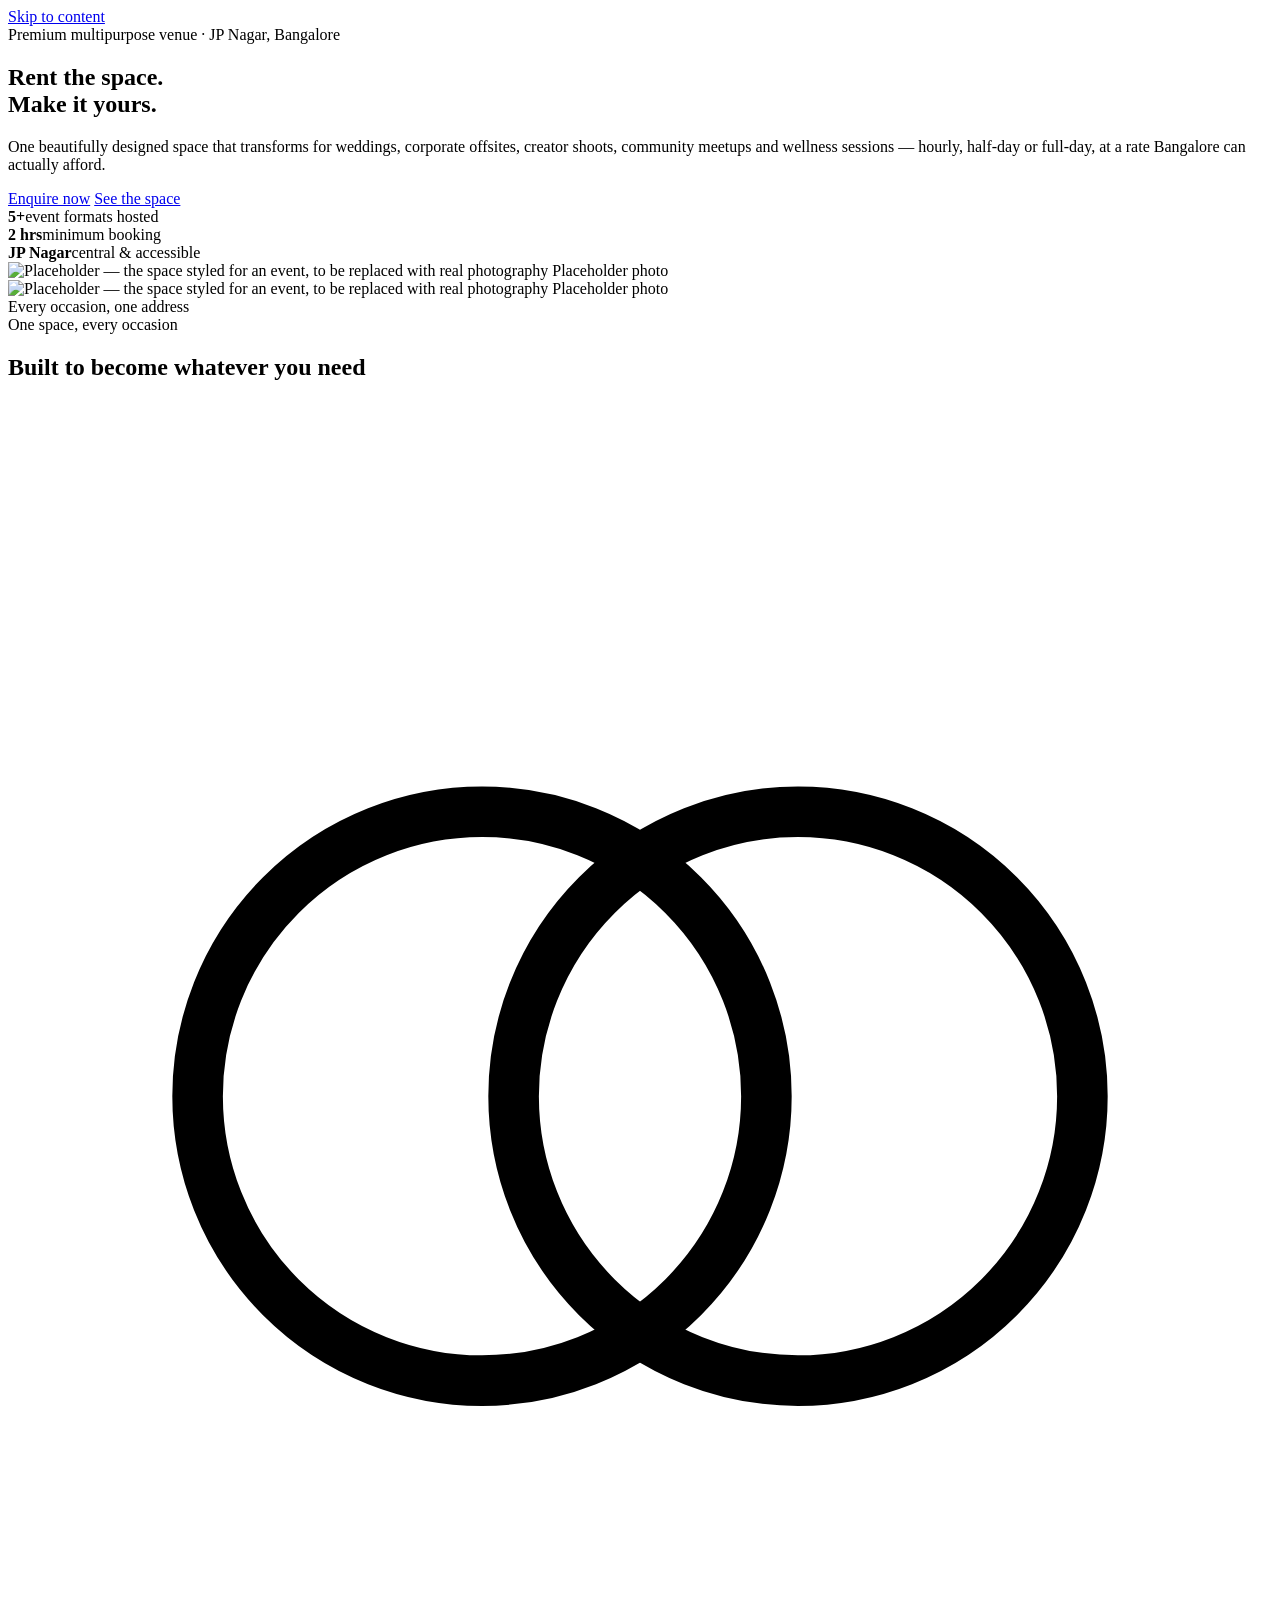
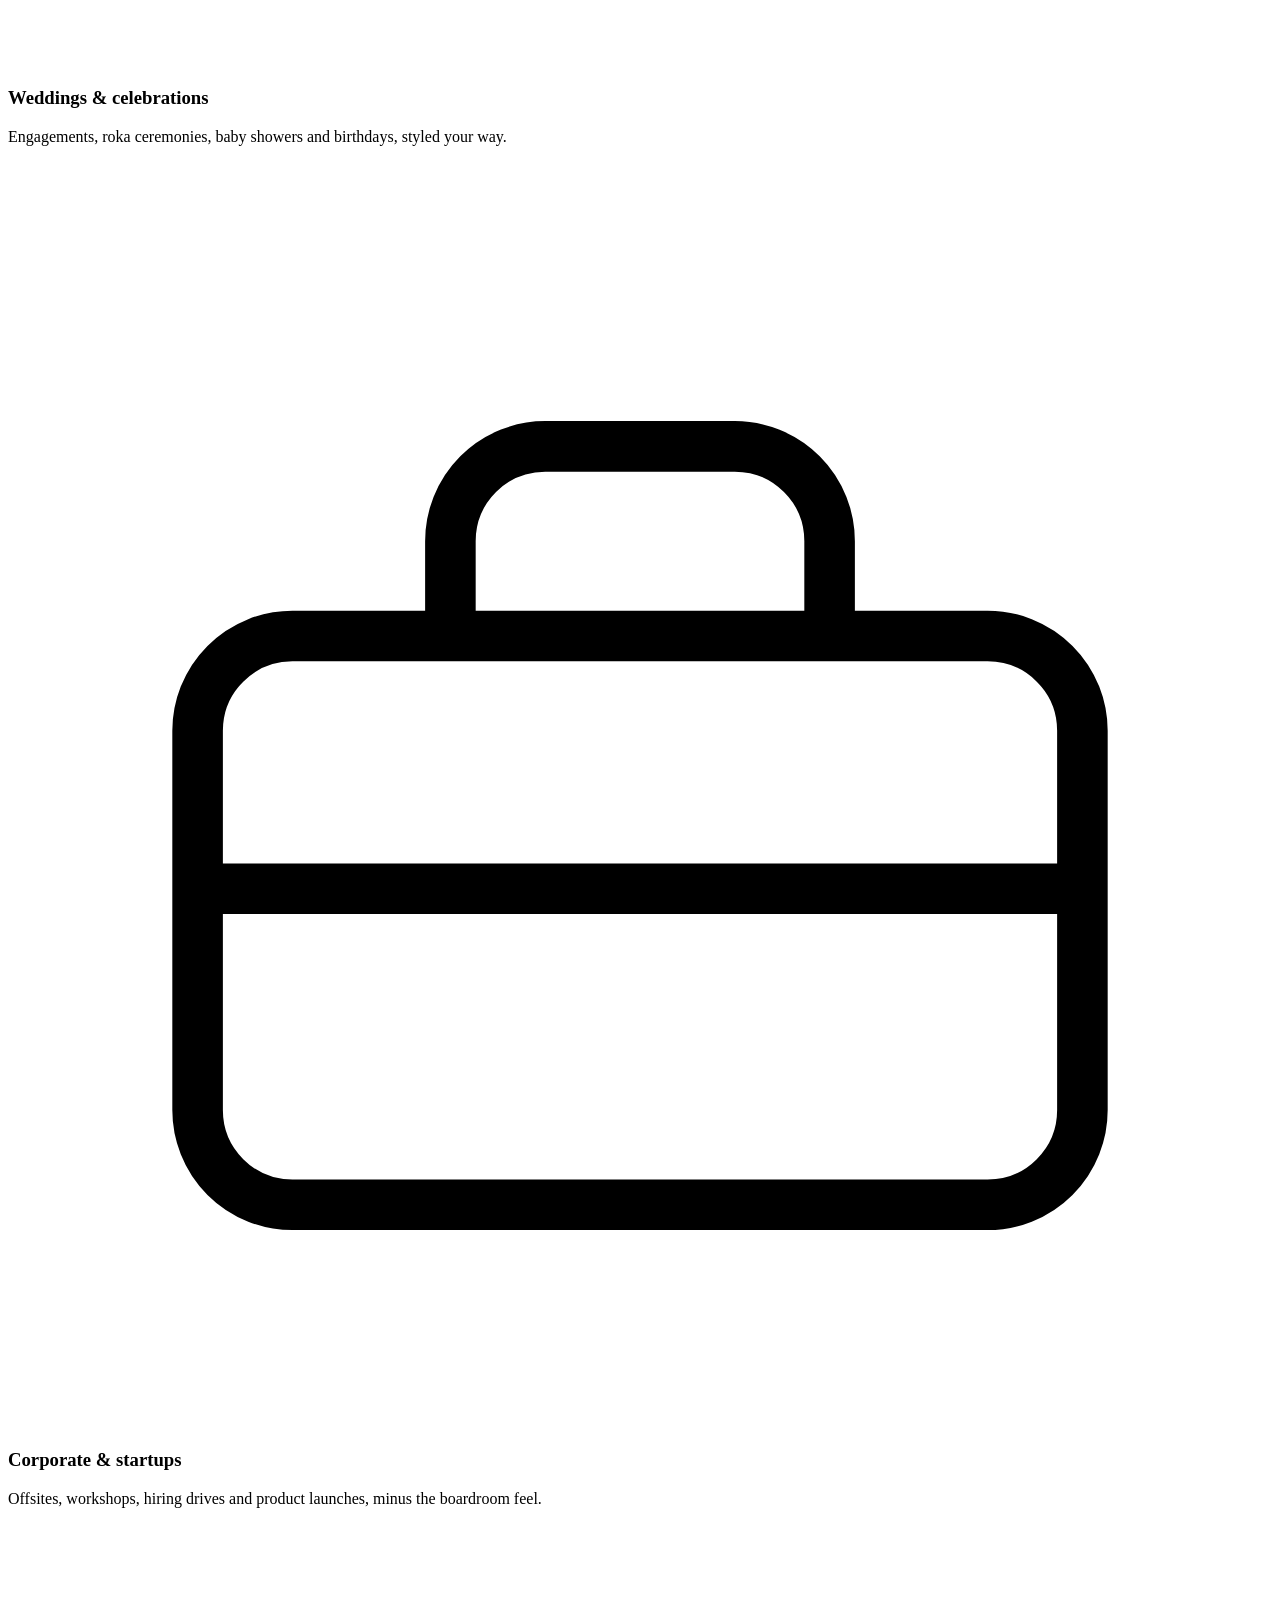
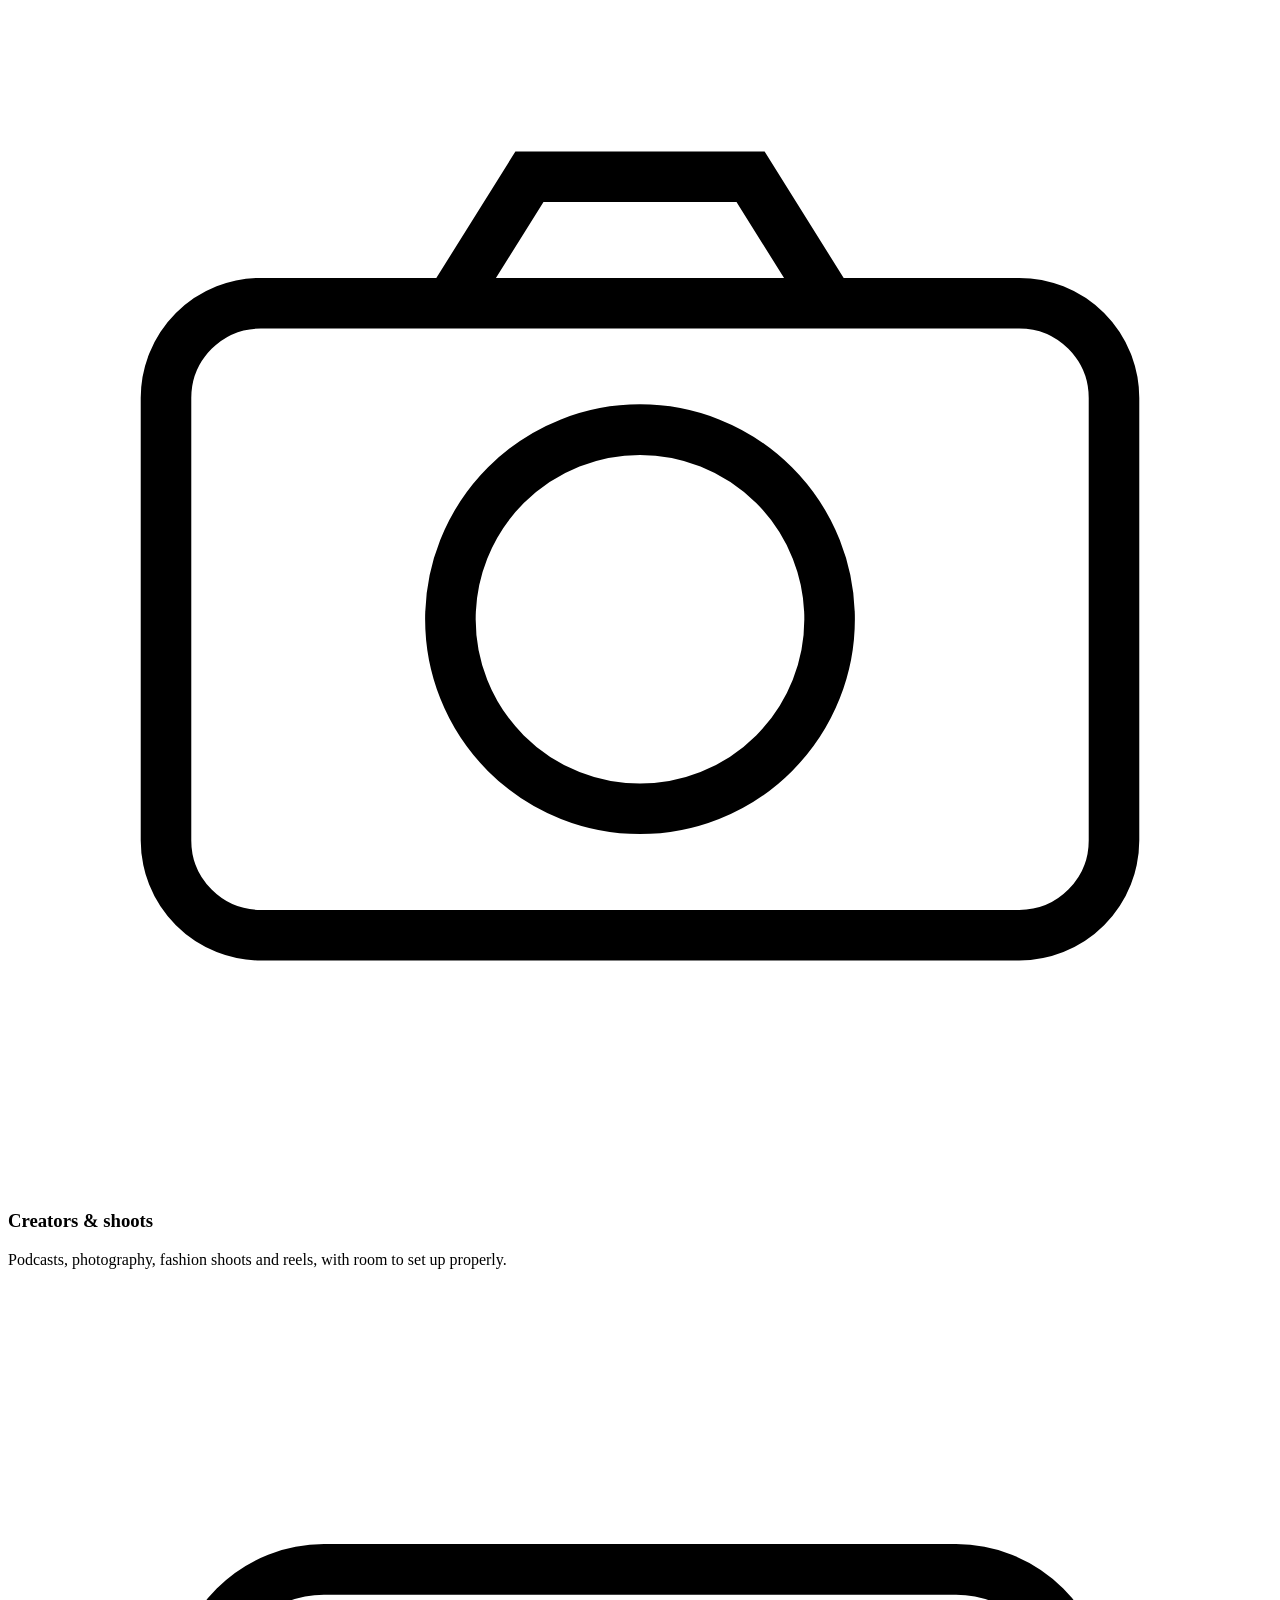
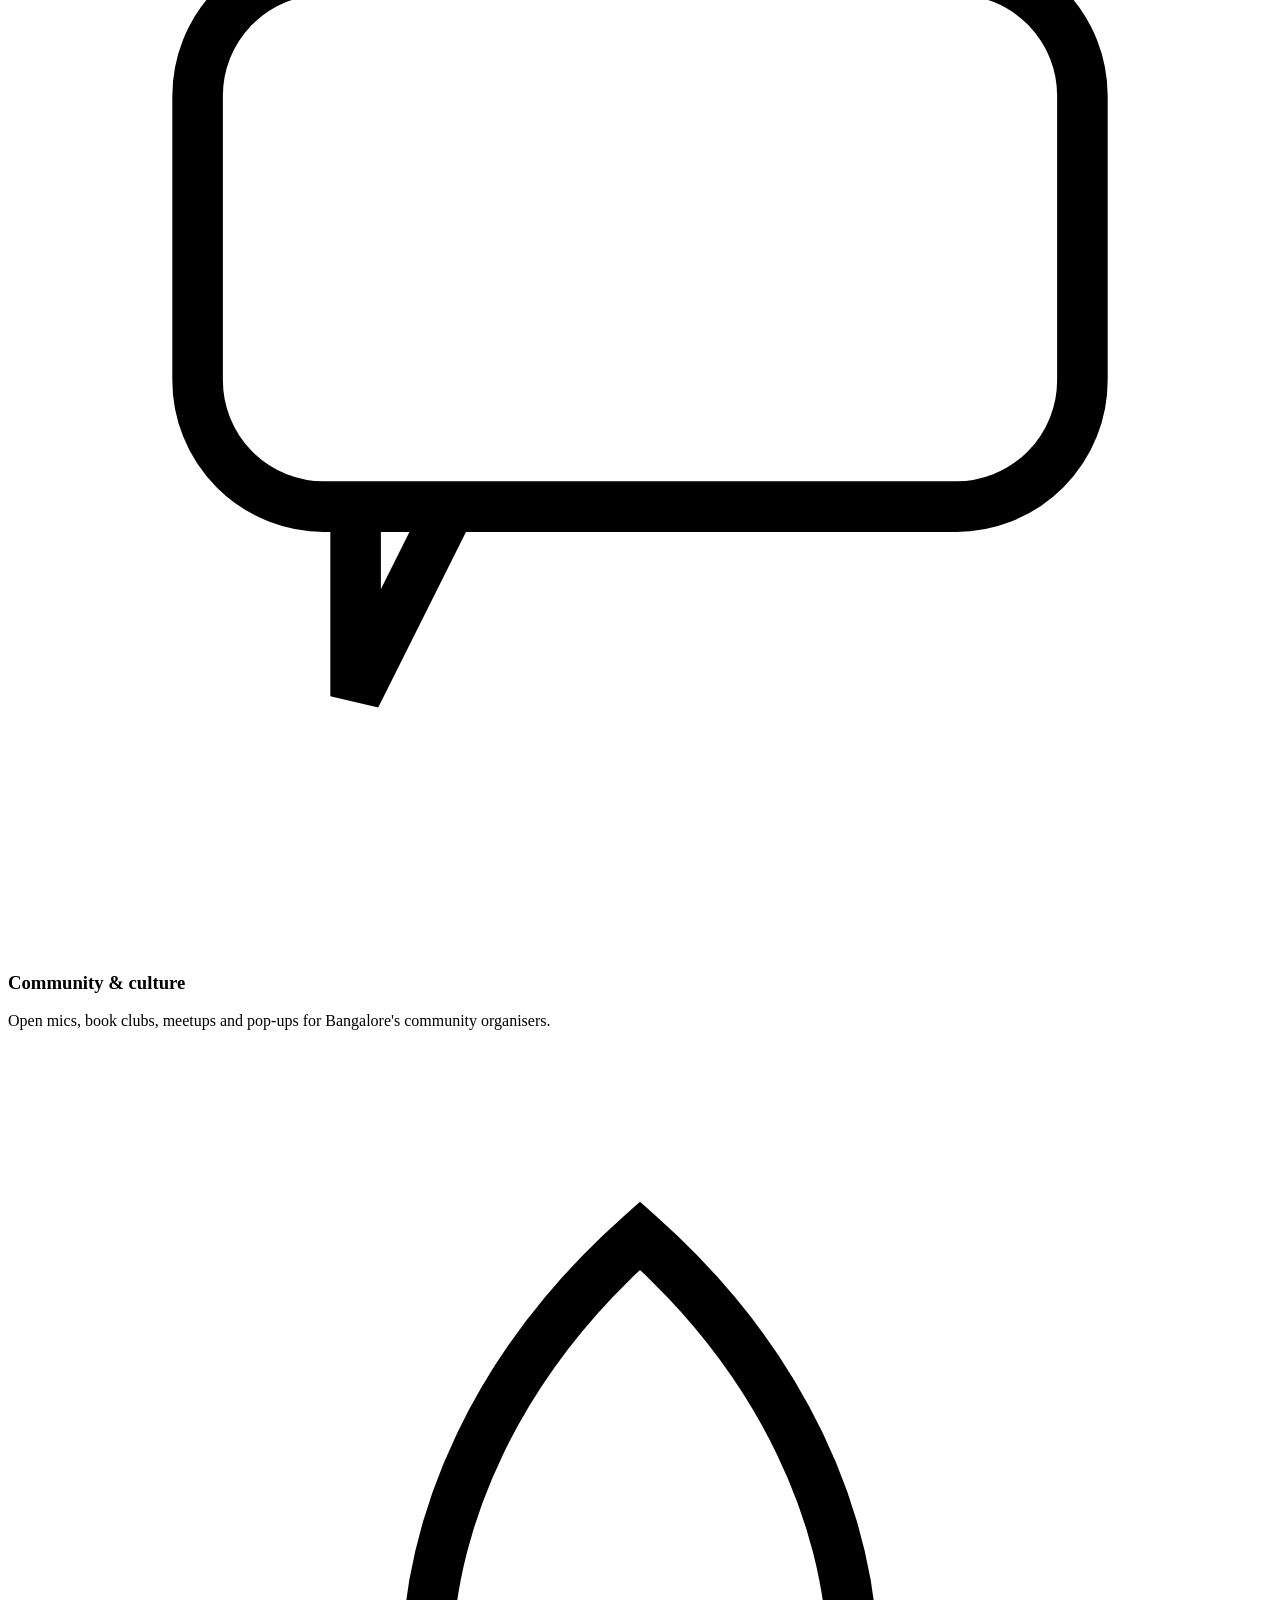
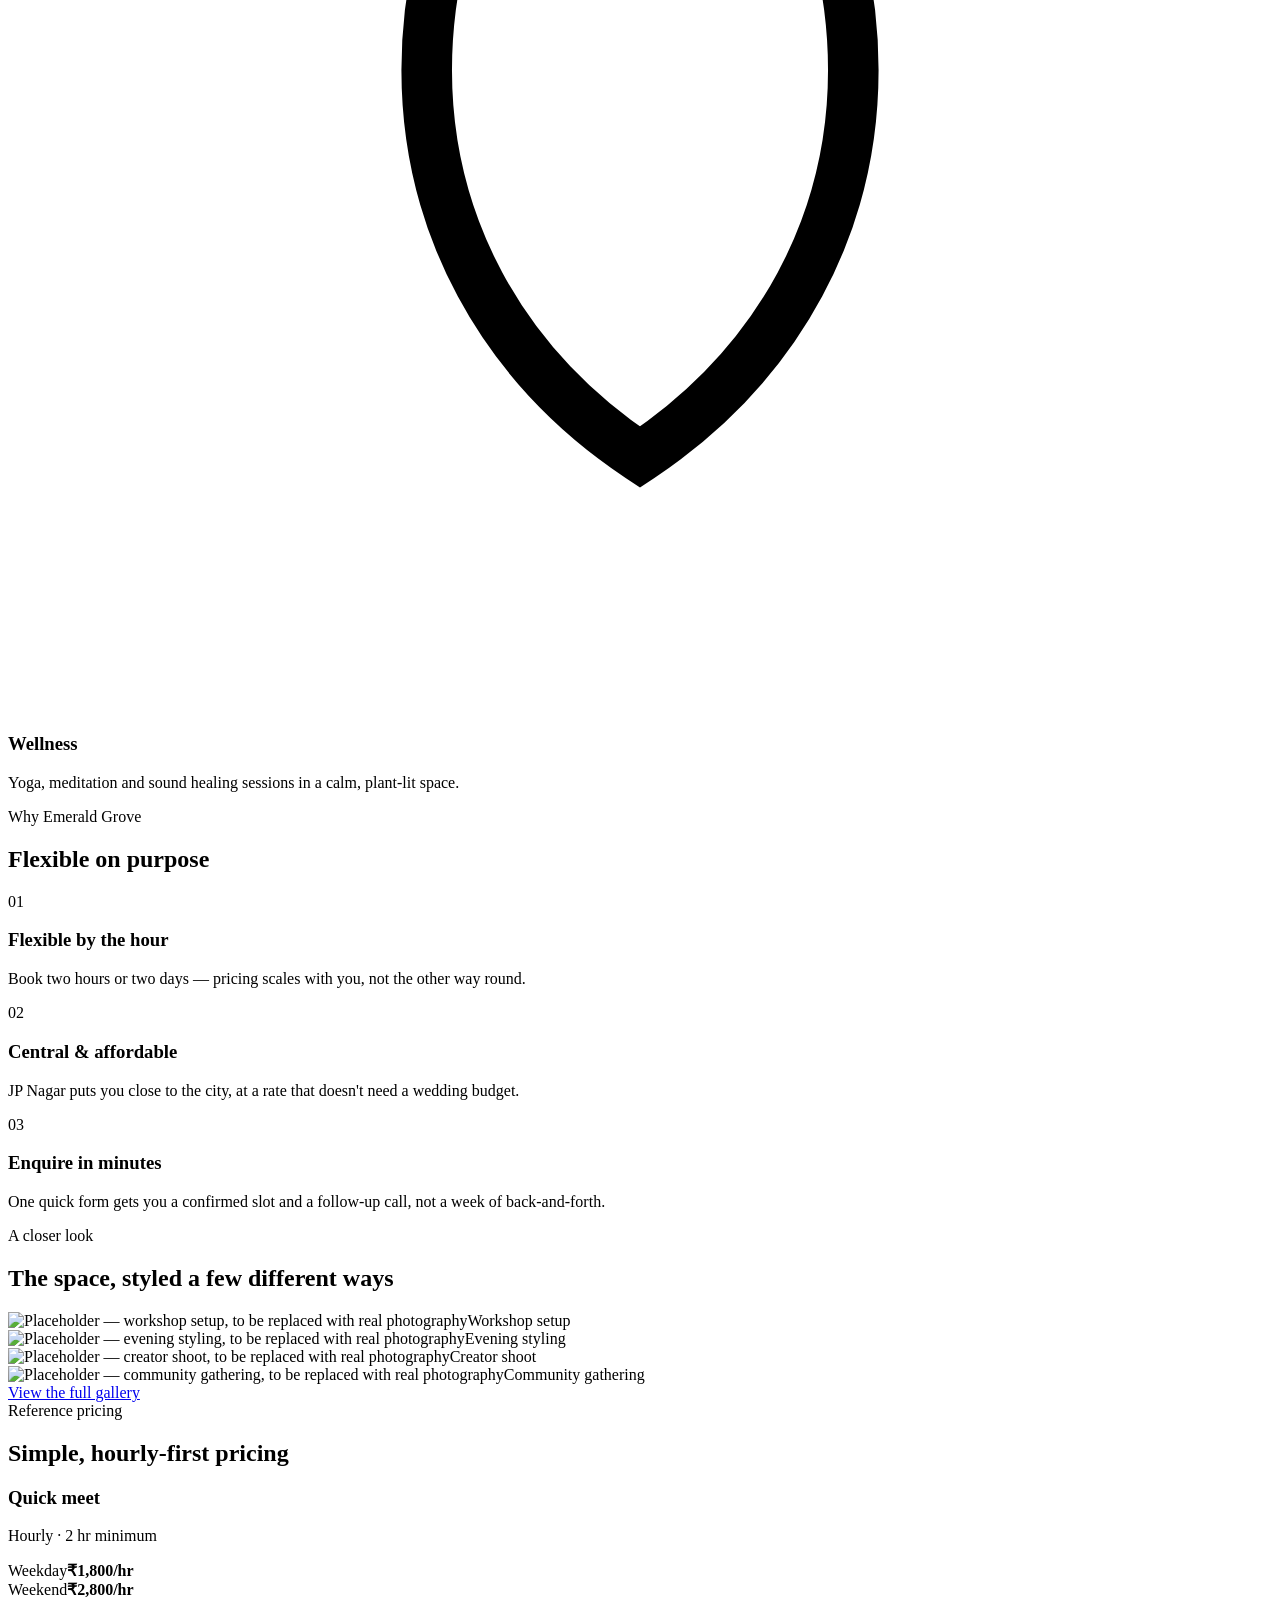
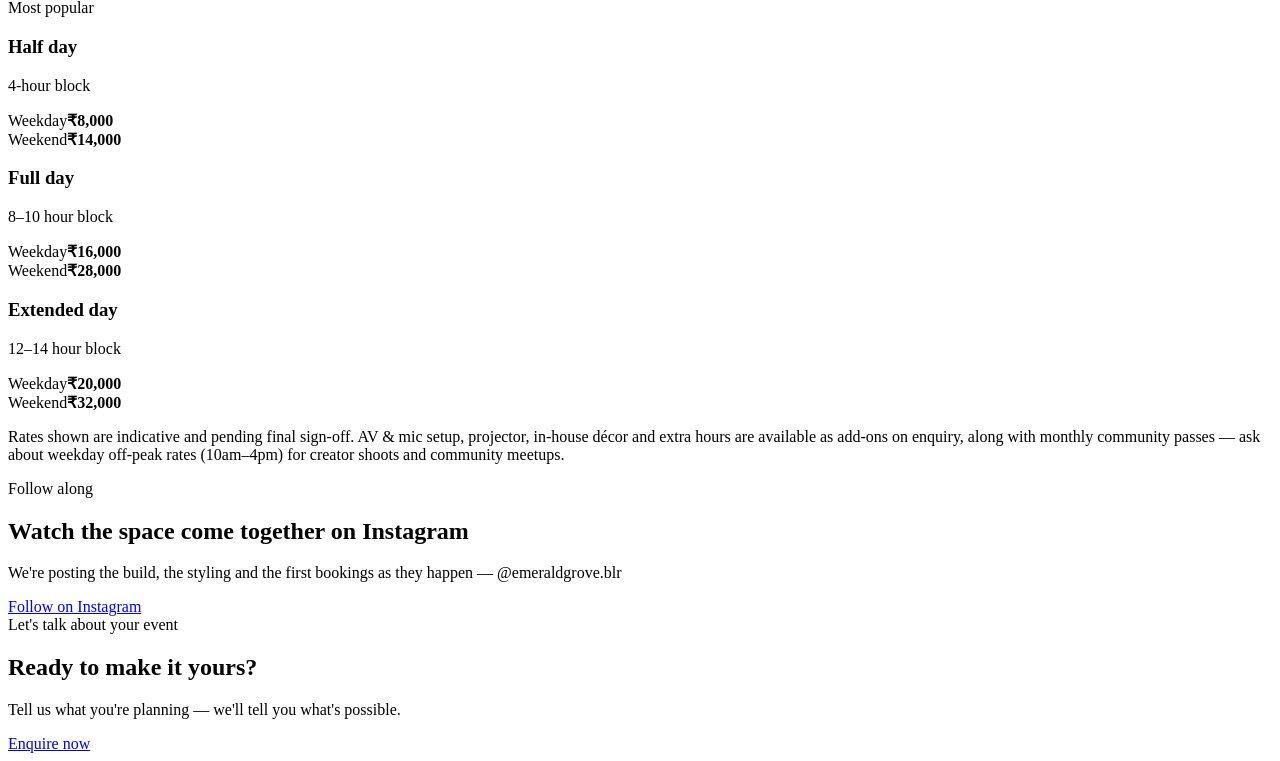
==== index.html @ 8c814a5f "V1" ====
<!DOCTYPE html>
<html lang="en">
<head>
<meta charset="UTF-8">
<meta name="viewport" content="width=device-width, initial-scale=1.0">
<title>Emerald Grove Events — Flexible premium event space in JP Nagar, Bangalore</title>
<meta name="description" content="A flexible, premium multipurpose venue in JP Nagar, Bangalore. Book by the hour, half-day or full-day for weddings, corporate offsites, creator shoots, community meetups and wellness sessions.">
<link rel="icon" type="image/svg+xml" href="assets/images/favicon.svg">
<link rel="preconnect" href="https://fonts.googleapis.com">
<link rel="preconnect" href="https://fonts.gstatic.com" crossorigin>
<link href="https://fonts.googleapis.com/css2?family=Fraunces:opsz,wght@9..144,500;9..144,600&family=Karla:wght@400;500;700&display=swap" rel="stylesheet">
<link rel="stylesheet" href="assets/css/variables.css">
<link rel="stylesheet" href="assets/css/base.css">
<link rel="stylesheet" href="assets/css/components.css">
<link rel="stylesheet" href="assets/css/home.css">
</head>
<body>
<a class="skip-link" href="#main">Skip to content</a>

<site-header on-dark current="index.html"></site-header>

<main id="main">

  <!-- Hero -->
  <section class="hero">
    <div class="hero-blob" aria-hidden="true"></div>
    <div class="texture-grove" aria-hidden="true"></div>
    <div class="container hero-grid">
      <div data-reveal>
        <span class="eyebrow">Premium multipurpose venue · JP Nagar, Bangalore</span>
        <h1>Rent the space.<br>Make it yours.</h1>
        <p class="lede">One beautifully designed space that transforms for weddings, corporate offsites, creator shoots, community meetups and wellness sessions — hourly, half-day or full-day, at a rate Bangalore can actually afford.</p>
        <div class="cta-row">
          <a class="btn btn--primary" href="contact.html">Enquire now</a>
          <a class="btn btn--outline" href="#gallery-preview">See the space</a>
        </div>
        <div class="trust-row">
          <div class="stat"><b>5+</b><span>event formats hosted</span></div>
          <div class="stat"><b>2 hrs</b><span>minimum booking</span></div>
          <div class="stat"><b>JP Nagar</b><span>central &amp; accessible</span></div>
        </div>
      </div>
      <div class="hero-collage" data-reveal>
        <div class="ph-photo c1">
          <img src="https://picsum.photos/seed/grove-hero-a/700/700" alt="Placeholder — the space styled for an event, to be replaced with real photography" loading="lazy">
          <span class="ph-label">Placeholder photo</span>
        </div>
        <div class="ph-photo c2">
          <img src="https://picsum.photos/seed/grove-hero-b/500/420" alt="Placeholder — the space styled for an event, to be replaced with real photography" loading="lazy">
          <span class="ph-label">Placeholder photo</span>
        </div>
        <div class="c3"><span>Every occasion, one address</span></div>
      </div>
    </div>
  </section>

  <!-- Segments -->
  <section class="section section--cream">
    <div class="container">
      <div class="section-head section-head--center" data-reveal>
        <span class="eyebrow">One space, every occasion</span>
        <h2>Built to become whatever you need</h2>
      </div>
      <div class="segments-grid" data-reveal="stagger">
        <article class="segment-card">
          <svg class="mark" viewBox="0 0 40 40" fill="none" stroke="currentColor" stroke-width="1.6"><circle cx="15" cy="22" r="9"/><circle cx="25" cy="22" r="9"/></svg>
          <h3>Weddings &amp; celebrations</h3>
          <p>Engagements, roka ceremonies, baby showers and birthdays, styled your way.</p>
        </article>
        <article class="segment-card">
          <svg class="mark" viewBox="0 0 40 40" fill="none" stroke="currentColor" stroke-width="1.6"><rect x="6" y="15" width="28" height="18" rx="3"/><path d="M14 15v-3a3 3 0 0 1 3-3h6a3 3 0 0 1 3 3v3"/><path d="M6 23h28"/></svg>
          <h3>Corporate &amp; startups</h3>
          <p>Offsites, workshops, hiring drives and product launches, minus the boardroom feel.</p>
        </article>
        <article class="segment-card">
          <svg class="mark" viewBox="0 0 40 40" fill="none" stroke="currentColor" stroke-width="1.6"><rect x="5" y="12" width="30" height="20" rx="3"/><circle cx="20" cy="22" r="6"/><path d="M14 12l2.5-4h7l2.5 4"/></svg>
          <h3>Creators &amp; shoots</h3>
          <p>Podcasts, photography, fashion shoots and reels, with room to set up properly.</p>
        </article>
        <article class="segment-card">
          <svg class="mark" viewBox="0 0 40 40" fill="none" stroke="currentColor" stroke-width="1.6"><rect x="6" y="9" width="28" height="17" rx="4"/><path d="M14 26l-3 6v-6"/></svg>
          <h3>Community &amp; culture</h3>
          <p>Open mics, book clubs, meetups and pop-ups for Bangalore's community organisers.</p>
        </article>
        <article class="segment-card">
          <svg class="mark" viewBox="0 0 40 40" fill="none" stroke="currentColor" stroke-width="1.6"><path d="M20,32 C11,26 11,14 20,6 C29,14 29,26 20,32 Z"/></svg>
          <h3>Wellness</h3>
          <p>Yoga, meditation and sound healing sessions in a calm, plant-lit space.</p>
        </article>
      </div>
    </div>
  </section>

  <!-- Value props -->
  <section class="section">
    <div class="container">
      <div class="section-head" data-reveal>
        <span class="eyebrow">Why Emerald Grove</span>
        <h2>Flexible on purpose</h2>
      </div>
      <div class="value-grid" data-reveal="stagger">
        <div class="value-item">
          <div class="num">01</div>
          <h3>Flexible by the hour</h3>
          <p>Book two hours or two days — pricing scales with you, not the other way round.</p>
        </div>
        <div class="value-item">
          <div class="num">02</div>
          <h3>Central &amp; affordable</h3>
          <p>JP Nagar puts you close to the city, at a rate that doesn't need a wedding budget.</p>
        </div>
        <div class="value-item">
          <div class="num">03</div>
          <h3>Enquire in minutes</h3>
          <p>One quick form gets you a confirmed slot and a follow-up call, not a week of back-and-forth.</p>
        </div>
      </div>
    </div>
  </section>

  <!-- Gallery preview -->
  <section class="section section--cream" id="gallery-preview">
    <div class="container">
      <div class="section-head" data-reveal>
        <span class="eyebrow">A closer look</span>
        <h2>The space, styled a few different ways</h2>
      </div>
      <div class="gallery-preview-grid" data-reveal="stagger">
        <div class="ph-photo"><img src="https://picsum.photos/seed/grove-gallery-1/700/700" alt="Placeholder — workshop setup, to be replaced with real photography" loading="lazy"><span class="ph-label">Workshop setup</span></div>
        <div class="ph-photo"><img src="https://picsum.photos/seed/grove-gallery-2/450/320" alt="Placeholder — evening styling, to be replaced with real photography" loading="lazy"><span class="ph-label">Evening styling</span></div>
        <div class="ph-photo"><img src="https://picsum.photos/seed/grove-gallery-3/450/320" alt="Placeholder — creator shoot, to be replaced with real photography" loading="lazy"><span class="ph-label">Creator shoot</span></div>
        <div class="ph-photo"><img src="https://picsum.photos/seed/grove-gallery-4/750/320" alt="Placeholder — community gathering, to be replaced with real photography" loading="lazy"><span class="ph-label">Community gathering</span></div>
      </div>
      <div style="margin-top: var(--space-lg);" data-reveal>
        <a class="btn btn--outline" href="gallery.html">View the full gallery</a>
      </div>
    </div>
  </section>

  <!-- Pricing -->
  <section class="section">
    <div class="container">
      <div class="section-head section-head--center" data-reveal>
        <span class="eyebrow">Reference pricing</span>
        <h2>Simple, hourly-first pricing</h2>
      </div>
      <div class="pricing-grid" data-reveal="stagger">
        <div class="card price-card">
          <h3>Quick meet</h3>
          <p class="duration">Hourly · 2 hr minimum</p>
          <div class="rate"><span>Weekday</span><b>₹1,800/hr</b></div>
          <div class="rate"><span>Weekend</span><b>₹2,800/hr</b></div>
        </div>
        <div class="card price-card is-featured">
          <span class="badge">Most popular</span>
          <h3>Half day</h3>
          <p class="duration">4-hour block</p>
          <div class="rate"><span>Weekday</span><b>₹8,000</b></div>
          <div class="rate"><span>Weekend</span><b>₹14,000</b></div>
        </div>
        <div class="card price-card">
          <h3>Full day</h3>
          <p class="duration">8–10 hour block</p>
          <div class="rate"><span>Weekday</span><b>₹16,000</b></div>
          <div class="rate"><span>Weekend</span><b>₹28,000</b></div>
        </div>
        <div class="card price-card">
          <h3>Extended day</h3>
          <p class="duration">12–14 hour block</p>
          <div class="rate"><span>Weekday</span><b>₹20,000</b></div>
          <div class="rate"><span>Weekend</span><b>₹32,000</b></div>
        </div>
      </div>
      <p class="price-note" data-reveal>Rates shown are indicative and pending final sign-off. AV &amp; mic setup, projector, in-house décor and extra hours are available as add-ons on enquiry, along with monthly community passes — ask about weekday off-peak rates (10am–4pm) for creator shoots and community meetups.</p>
    </div>
  </section>

  <!-- Social band -->
  <section class="section section--dark social-band">
    <div class="texture-grove" aria-hidden="true"></div>
    <div class="container" data-reveal>
      <span class="eyebrow">Follow along</span>
      <h2>Watch the space come together on Instagram</h2>
      <p style="margin-top: var(--space-sm); color: var(--color-text-on-dark-muted);">We're posting the build, the styling and the first bookings as they happen — <span class="handle">@emeraldgrove.blr</span></p>
      <div class="cta-row" style="justify-content:center; margin-top: var(--space-lg);">
        <a class="btn btn--brass" href="https://instagram.com/emeraldgrove.blr">Follow on Instagram</a>
      </div>
    </div>
  </section>

  <!-- Final CTA -->
  <section class="section final-cta">
    <div class="container" data-reveal>
      <span class="eyebrow">Let's talk about your event</span>
      <h2>Ready to make it yours?</h2>
      <p style="margin-top: var(--space-sm); color: var(--color-text-secondary);">Tell us what you're planning — we'll tell you what's possible.</p>
      <div class="cta-row">
        <a class="btn btn--primary" href="contact.html">Enquire now</a>
      </div>
    </div>
  </section>

</main>

<site-footer></site-footer>

<script src="assets/js/config.js"></script>
<script src="assets/js/components.js"></script>
<script src="assets/js/main.js"></script>
</body>
</html>
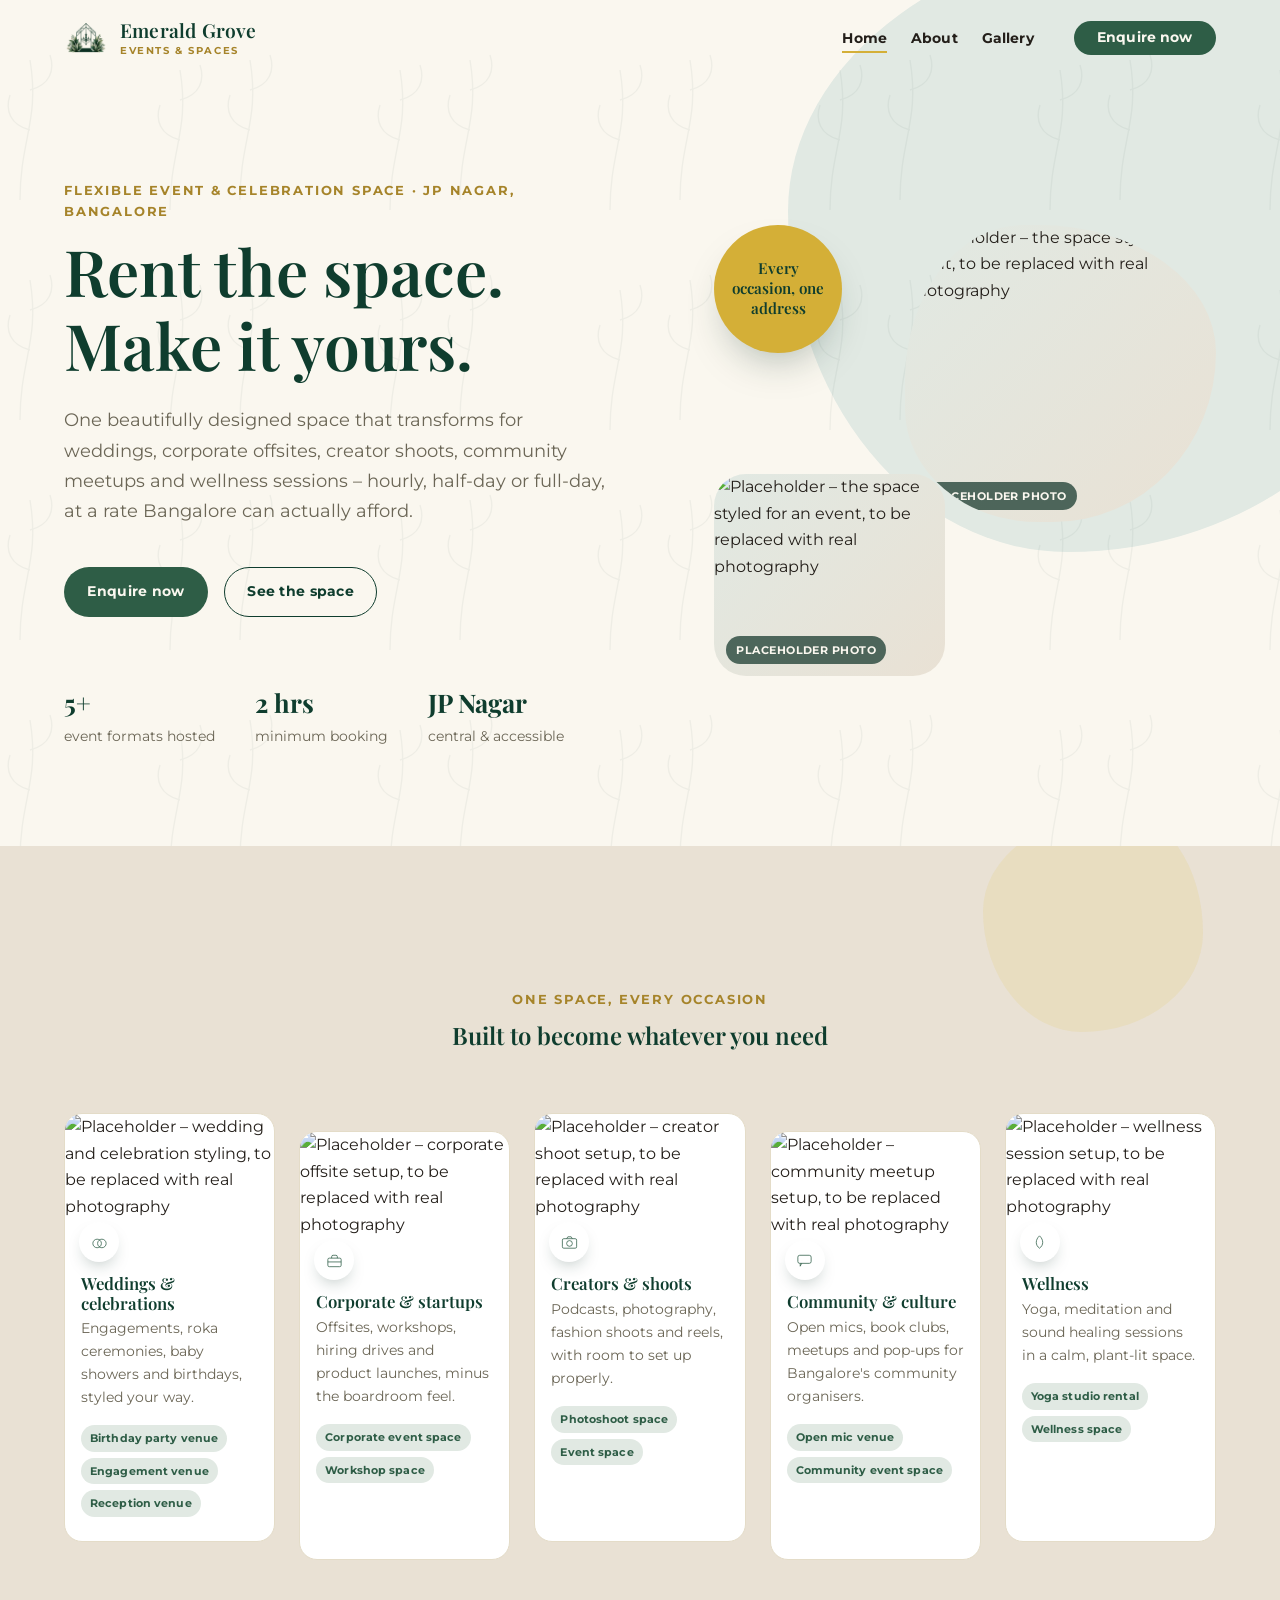
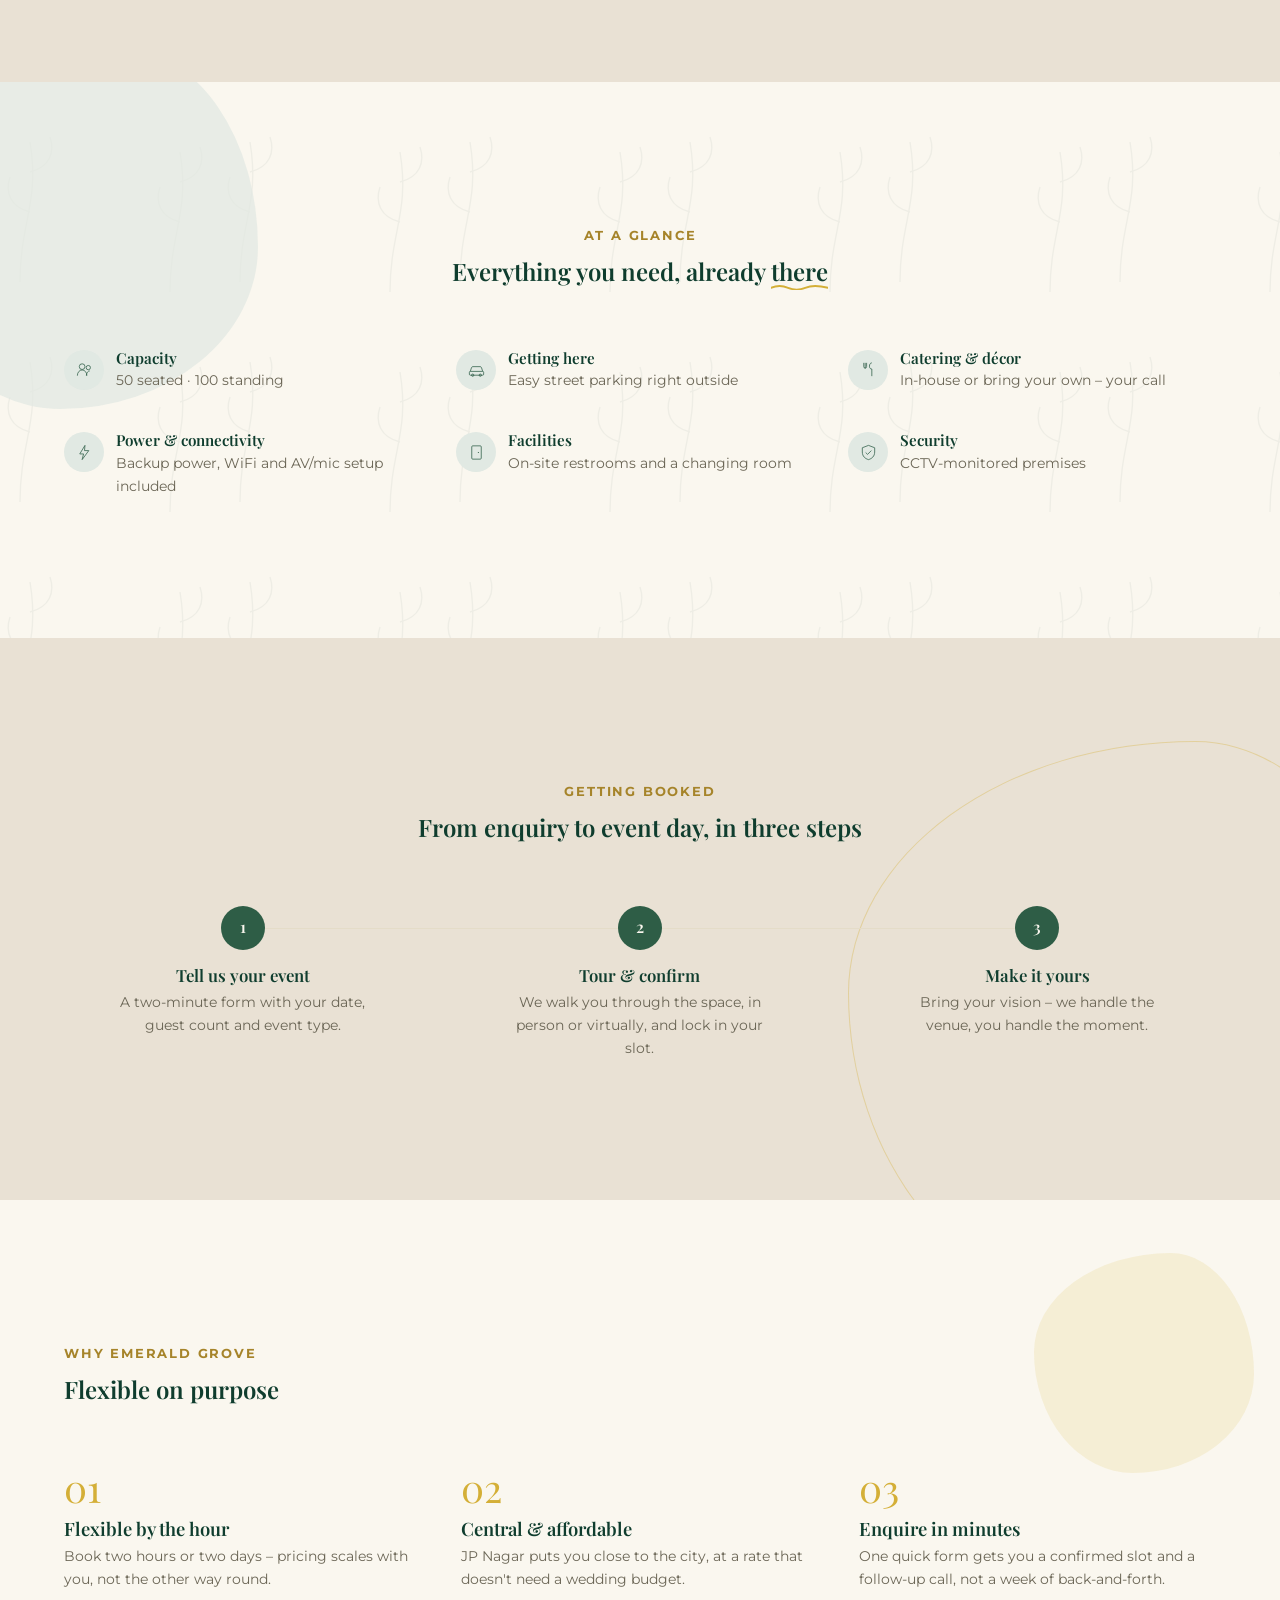
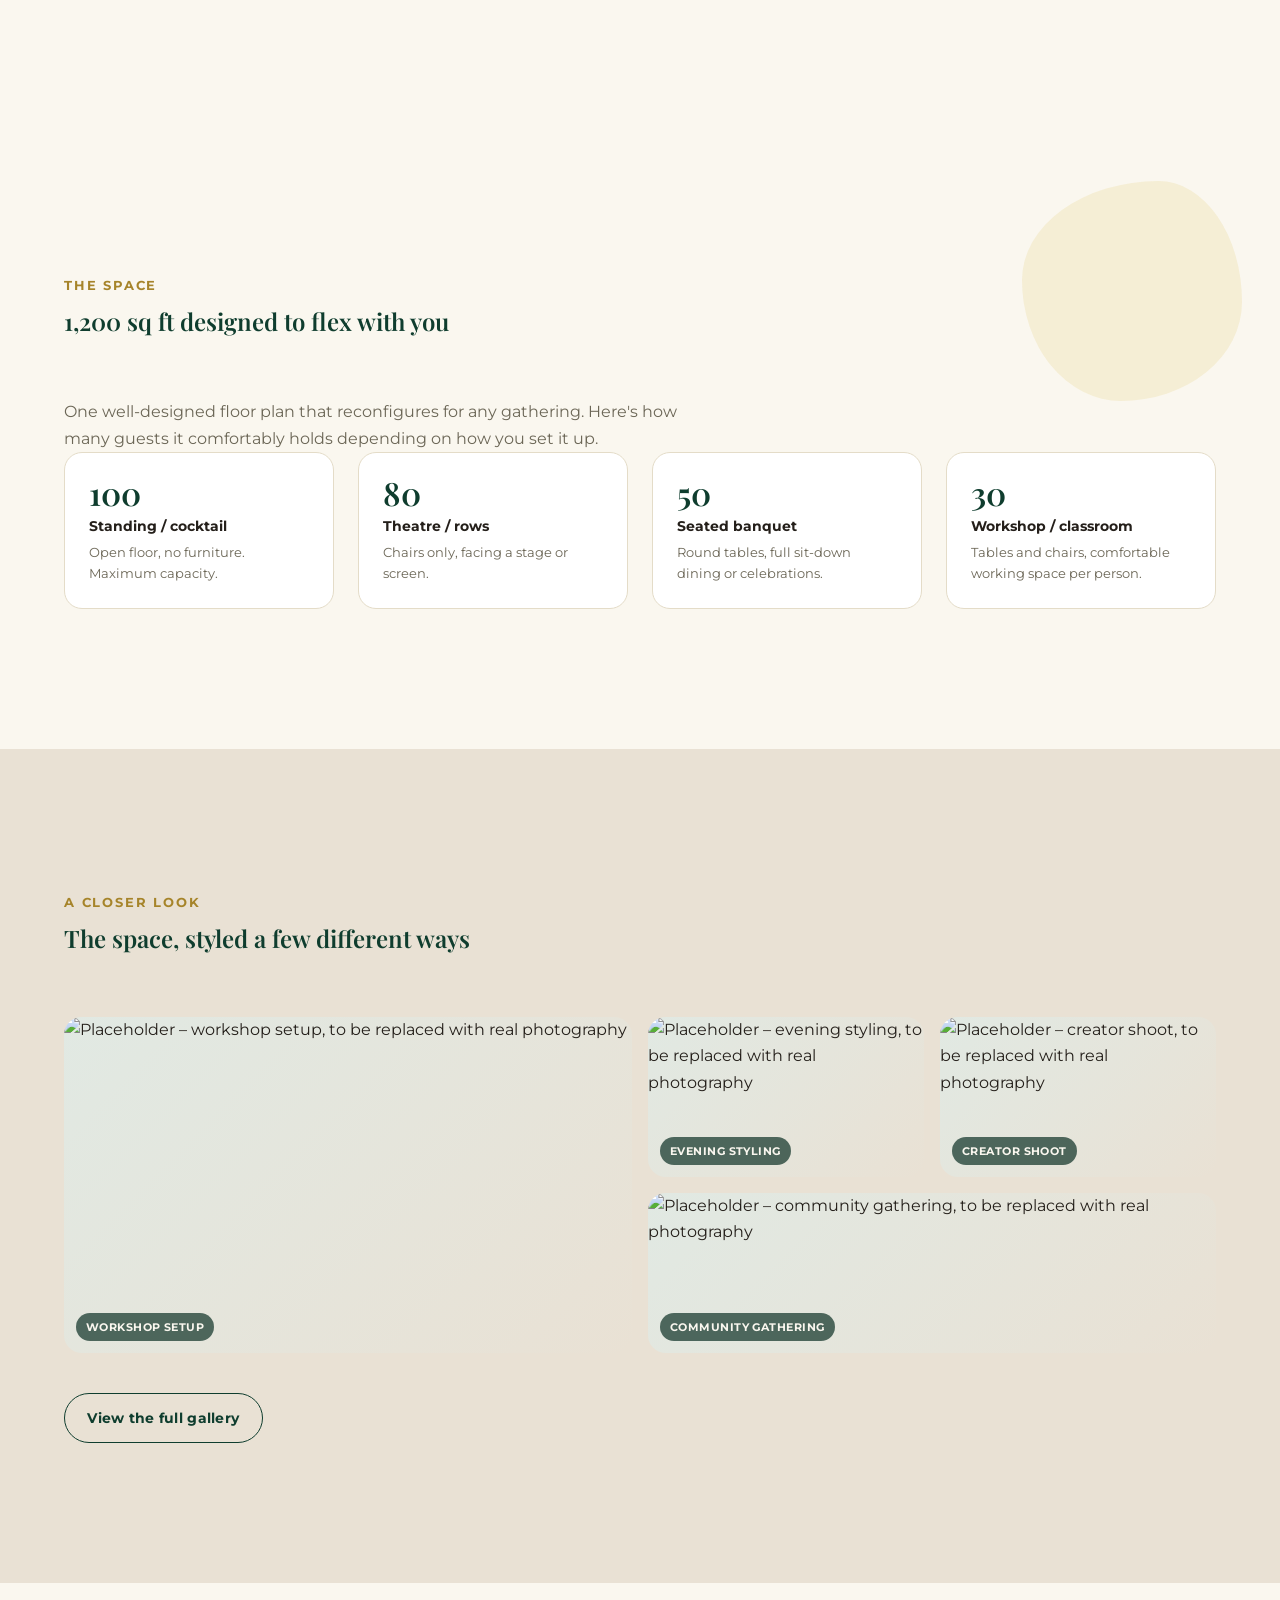
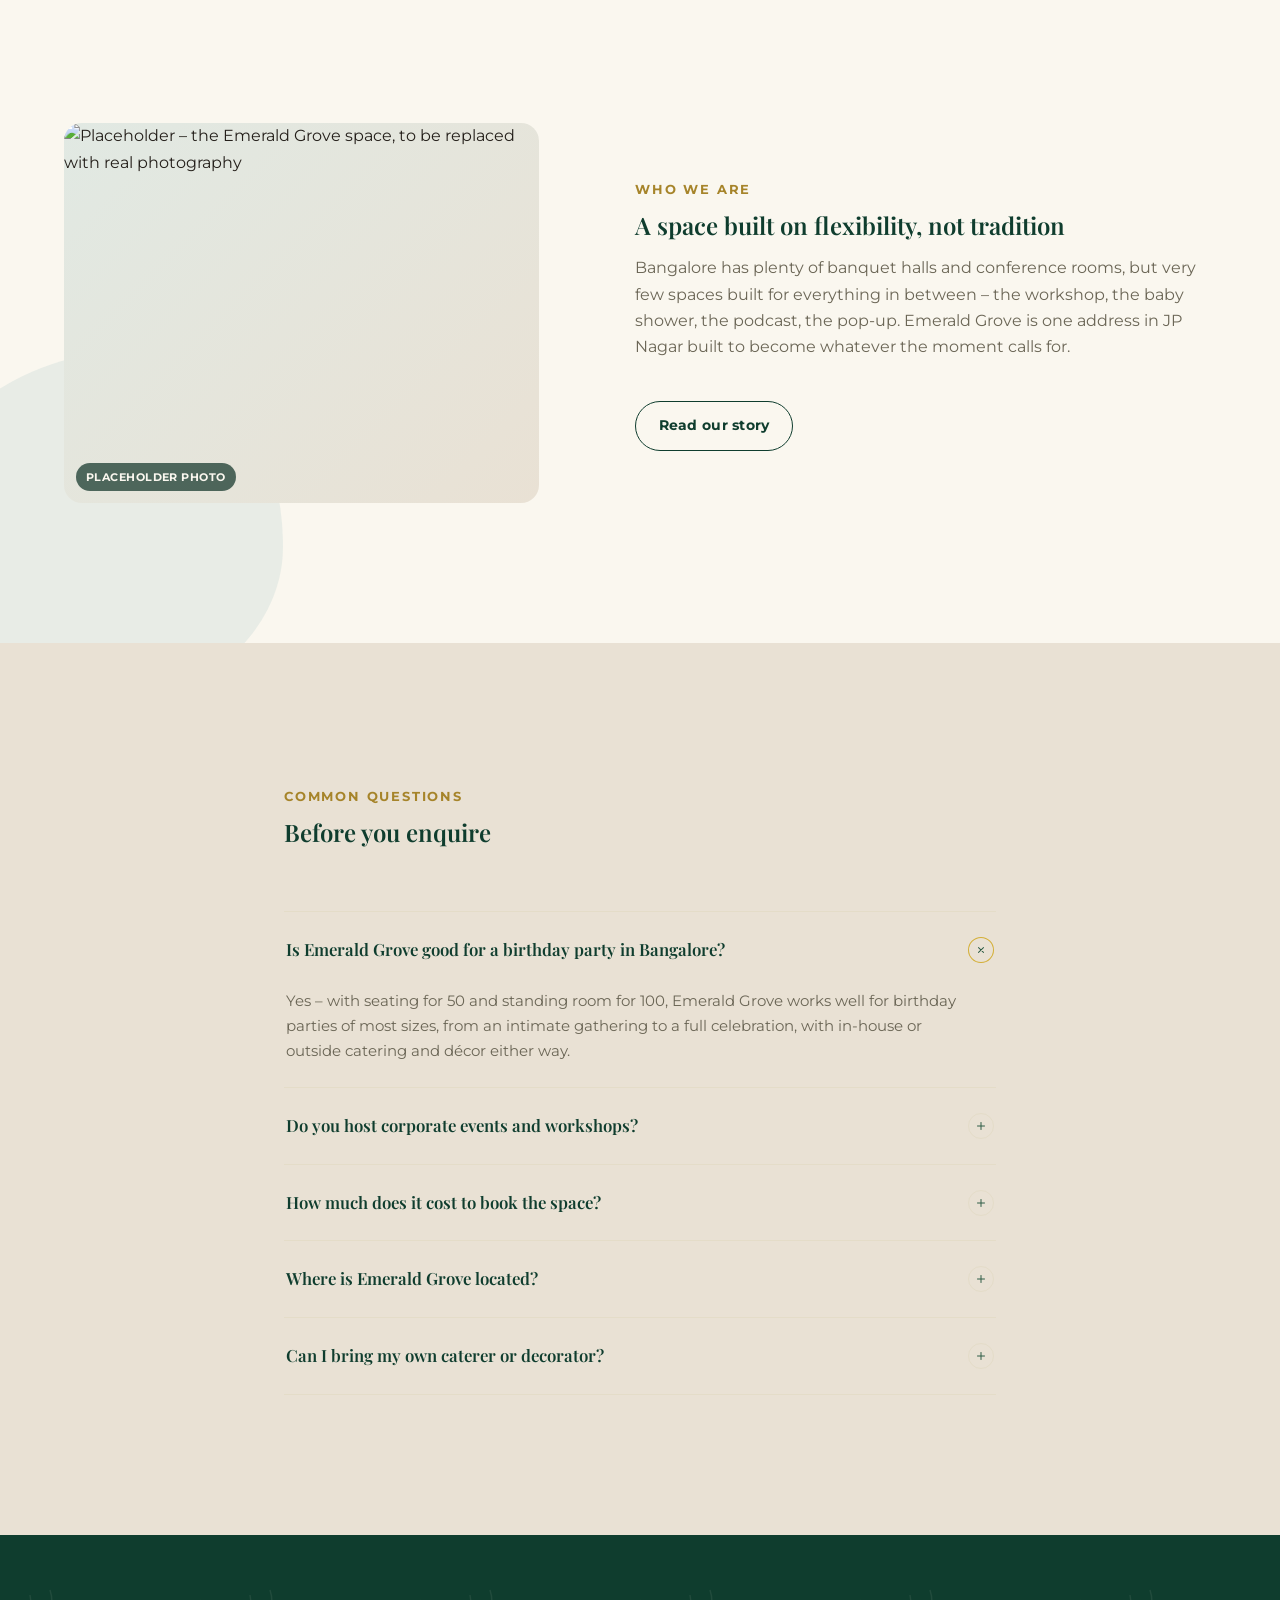
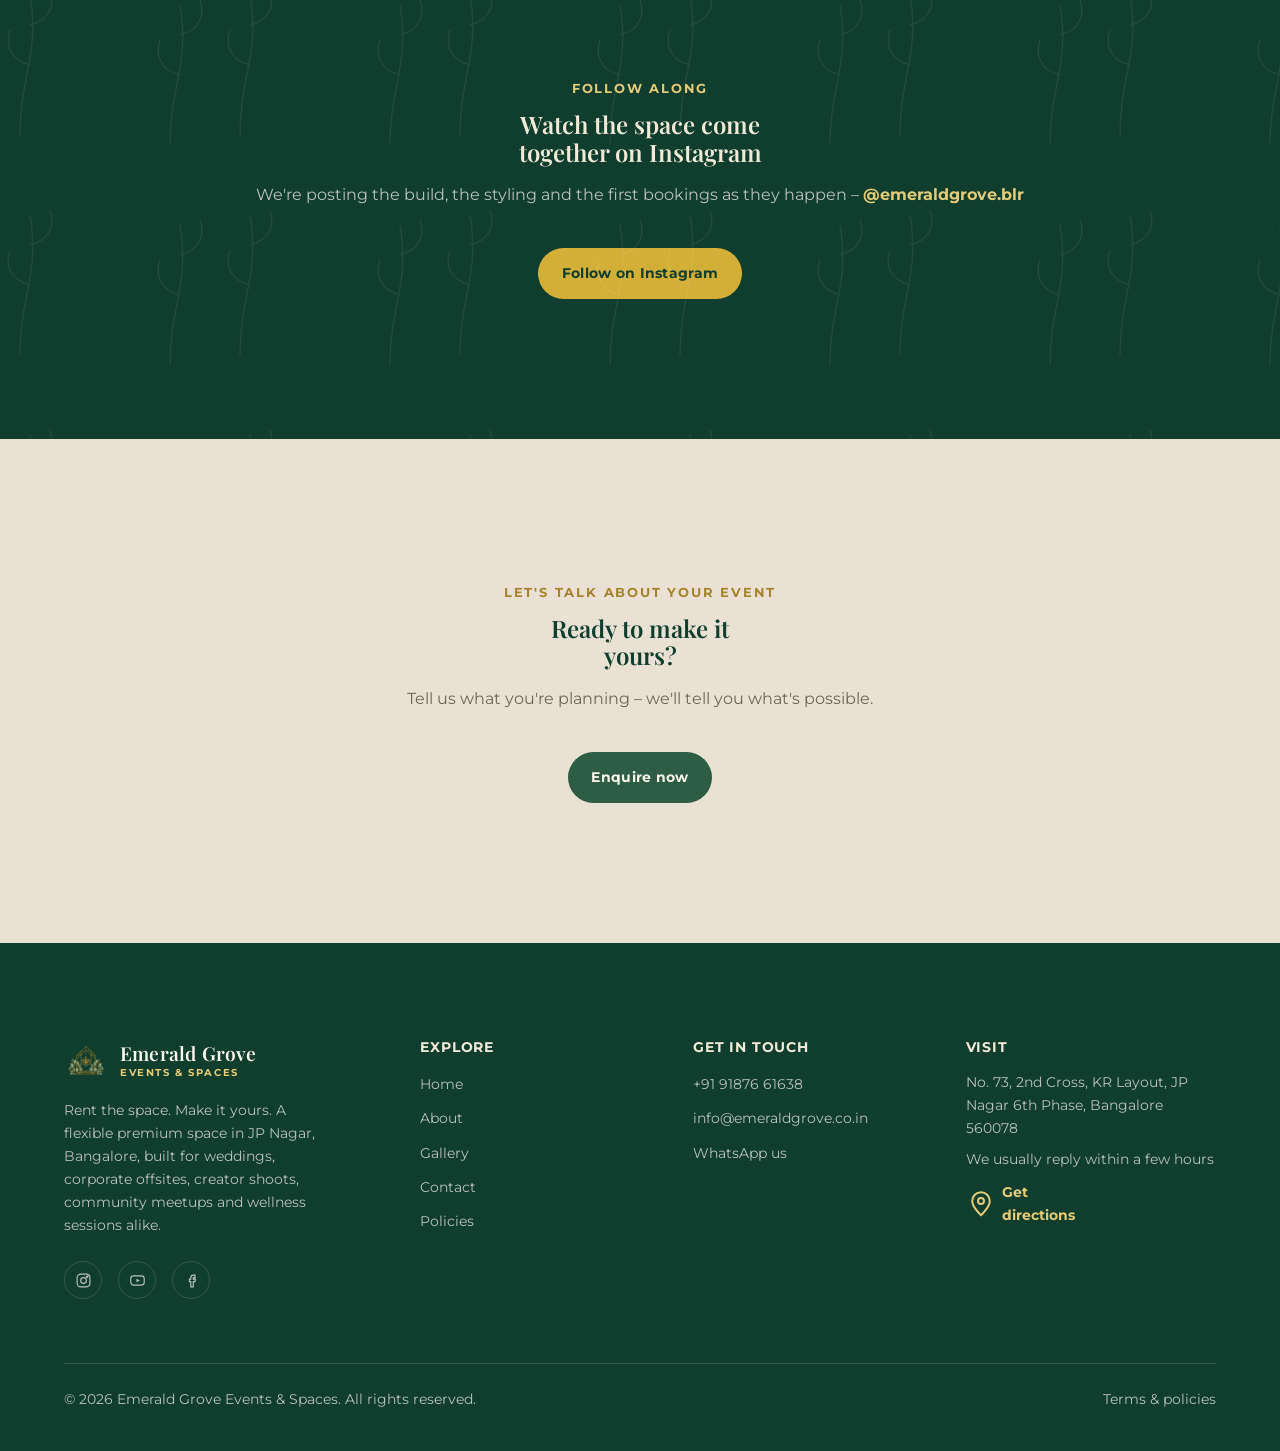
==== commit 0940709c: "Replace website with latest version" ====
--- a/index.html
+++ b/index.html
@@ -3,21 +3,54 @@
 <head>
 <meta charset="UTF-8">
 <meta name="viewport" content="width=device-width, initial-scale=1.0">
-<title>Emerald Grove Events — Flexible premium event space in JP Nagar, Bangalore</title>
-<meta name="description" content="A flexible, premium multipurpose venue in JP Nagar, Bangalore. Book by the hour, half-day or full-day for weddings, corporate offsites, creator shoots, community meetups and wellness sessions.">
-<link rel="icon" type="image/svg+xml" href="assets/images/favicon.svg">
+<title>Emerald Grove Events &amp; Spaces | Flexible Event Space in Bangalore</title>
+<meta name="description" content="Emerald Grove Events &amp; Spaces is a flexible event and celebration space in JP Nagar, Bangalore – for birthday parties, engagements, weddings, corporate events, workshops, open mics and photoshoots. Book by the hour, half-day or full-day.">
+<link rel="icon" type="image/svg+xml" href="favicon.svg">
 <link rel="preconnect" href="https://fonts.googleapis.com">
 <link rel="preconnect" href="https://fonts.gstatic.com" crossorigin>
-<link href="https://fonts.googleapis.com/css2?family=Fraunces:opsz,wght@9..144,500;9..144,600&family=Karla:wght@400;500;700&display=swap" rel="stylesheet">
-<link rel="stylesheet" href="assets/css/variables.css">
-<link rel="stylesheet" href="assets/css/base.css">
-<link rel="stylesheet" href="assets/css/components.css">
-<link rel="stylesheet" href="assets/css/home.css">
+<link href="https://fonts.googleapis.com/css2?family=Playfair+Display:wght@500;600;700&family=Montserrat:wght@400;500;700&display=swap" rel="stylesheet">
+<link rel="stylesheet" href="variables.css">
+<link rel="stylesheet" href="base.css">
+<link rel="stylesheet" href="components.css">
+<link rel="stylesheet" href="home.css">
+<script type="application/ld+json">
+{
+  "@context": "https://schema.org",
+  "@type": ["LocalBusiness", "EventVenue"],
+  "name": "Emerald Grove Events & Spaces",
+  "description": "A flexible event and celebration space in JP Nagar, Bangalore for birthday parties, engagements, weddings, corporate events, workshops, open mics and photoshoots.",
+  "url": "https://emeraldgrove.co.in/",
+  "telephone": "+91 91876 61638",
+  "email": "info@emeraldgrove.co.in",
+  "address": {
+    "@type": "PostalAddress",
+    "streetAddress": "No. 73, 2nd Cross, KR Layout, JP Nagar 6th Phase",
+    "addressLocality": "Bangalore",
+    "addressRegion": "Karnataka",
+    "postalCode": "560078",
+    "addressCountry": "IN"
+  },
+  "geo": {
+    "@type": "GeoCoordinates",
+    "latitude": 12.8789511,
+    "longitude": 77.5879323
+  },
+  "sameAs": ["https://instagram.com/emeraldgrove.blr"],
+  "maximumAttendeeCapacity": 100,
+  "amenityFeature": [
+    { "@type": "LocationFeatureSpecification", "name": "On-site restrooms and changing room", "value": true },
+    { "@type": "LocationFeatureSpecification", "name": "CCTV-monitored premises", "value": true },
+    { "@type": "LocationFeatureSpecification", "name": "Backup power", "value": true },
+    { "@type": "LocationFeatureSpecification", "name": "WiFi", "value": true },
+    { "@type": "LocationFeatureSpecification", "name": "AV and mic setup available", "value": true }
+  ]
+}
+</script>
 </head>
 <body>
 <a class="skip-link" href="#main">Skip to content</a>
 
-<site-header on-dark current="index.html"></site-header>
+<site-header current="index.html"></site-header>
 
 <main id="main">
 
@@ -27,9 +60,9 @@
     <div class="texture-grove" aria-hidden="true"></div>
     <div class="container hero-grid">
       <div data-reveal>
-        <span class="eyebrow">Premium multipurpose venue · JP Nagar, Bangalore</span>
+        <span class="eyebrow">Flexible event &amp; celebration space · JP Nagar, Bangalore</span>
         <h1>Rent the space.<br>Make it yours.</h1>
-        <p class="lede">One beautifully designed space that transforms for weddings, corporate offsites, creator shoots, community meetups and wellness sessions — hourly, half-day or full-day, at a rate Bangalore can actually afford.</p>
+        <p class="lede">One beautifully designed space that transforms for weddings, corporate offsites, creator shoots, community meetups and wellness sessions – hourly, half-day or full-day, at a rate Bangalore can actually afford.</p>
         <div class="cta-row">
           <a class="btn btn--primary" href="contact.html">Enquire now</a>
           <a class="btn btn--outline" href="#gallery-preview">See the space</a>
@@ -42,11 +75,11 @@
       </div>
       <div class="hero-collage" data-reveal>
         <div class="ph-photo c1">
-          <img src="https://picsum.photos/seed/grove-hero-a/700/700" alt="Placeholder — the space styled for an event, to be replaced with real photography" loading="lazy">
+          <img src="https://picsum.photos/seed/grove-hero-a/700/700" alt="Placeholder – the space styled for an event, to be replaced with real photography" loading="lazy">
           <span class="ph-label">Placeholder photo</span>
         </div>
         <div class="ph-photo c2">
-          <img src="https://picsum.photos/seed/grove-hero-b/500/420" alt="Placeholder — the space styled for an event, to be replaced with real photography" loading="lazy">
+          <img src="https://picsum.photos/seed/grove-hero-b/500/420" alt="Placeholder – the space styled for an event, to be replaced with real photography" loading="lazy">
           <span class="ph-label">Placeholder photo</span>
         </div>
         <div class="c3"><span>Every occasion, one address</span></div>
@@ -56,44 +89,145 @@
 
   <!-- Segments -->
   <section class="section section--cream">
-    <div class="container">
+    <div class="deco-blob deco-blob--sm deco-blob--brass" style="top:-4%; right:6%;" aria-hidden="true"></div>
+    <div class="container" style="position:relative;">
       <div class="section-head section-head--center" data-reveal>
         <span class="eyebrow">One space, every occasion</span>
         <h2>Built to become whatever you need</h2>
       </div>
       <div class="segments-grid" data-reveal="stagger">
         <article class="segment-card">
-          <svg class="mark" viewBox="0 0 40 40" fill="none" stroke="currentColor" stroke-width="1.6"><circle cx="15" cy="22" r="9"/><circle cx="25" cy="22" r="9"/></svg>
-          <h3>Weddings &amp; celebrations</h3>
-          <p>Engagements, roka ceremonies, baby showers and birthdays, styled your way.</p>
-        </article>
-        <article class="segment-card">
-          <svg class="mark" viewBox="0 0 40 40" fill="none" stroke="currentColor" stroke-width="1.6"><rect x="6" y="15" width="28" height="18" rx="3"/><path d="M14 15v-3a3 3 0 0 1 3-3h6a3 3 0 0 1 3 3v3"/><path d="M6 23h28"/></svg>
-          <h3>Corporate &amp; startups</h3>
-          <p>Offsites, workshops, hiring drives and product launches, minus the boardroom feel.</p>
-        </article>
-        <article class="segment-card">
-          <svg class="mark" viewBox="0 0 40 40" fill="none" stroke="currentColor" stroke-width="1.6"><rect x="5" y="12" width="30" height="20" rx="3"/><circle cx="20" cy="22" r="6"/><path d="M14 12l2.5-4h7l2.5 4"/></svg>
-          <h3>Creators &amp; shoots</h3>
-          <p>Podcasts, photography, fashion shoots and reels, with room to set up properly.</p>
-        </article>
-        <article class="segment-card">
-          <svg class="mark" viewBox="0 0 40 40" fill="none" stroke="currentColor" stroke-width="1.6"><rect x="6" y="9" width="28" height="17" rx="4"/><path d="M14 26l-3 6v-6"/></svg>
-          <h3>Community &amp; culture</h3>
-          <p>Open mics, book clubs, meetups and pop-ups for Bangalore's community organisers.</p>
-        </article>
-        <article class="segment-card">
-          <svg class="mark" viewBox="0 0 40 40" fill="none" stroke="currentColor" stroke-width="1.6"><path d="M20,32 C11,26 11,14 20,6 C29,14 29,26 20,32 Z"/></svg>
-          <h3>Wellness</h3>
-          <p>Yoga, meditation and sound healing sessions in a calm, plant-lit space.</p>
-        </article>
+          <div class="card-photo">
+            <img src="https://picsum.photos/seed/grove-seg-wedding/400/300" alt="Placeholder – wedding and celebration styling, to be replaced with real photography" loading="lazy">
+            <span class="icon-badge"><svg viewBox="0 0 40 40" fill="none" stroke="currentColor" stroke-width="1.6"><circle cx="15" cy="22" r="9"/><circle cx="25" cy="22" r="9"/></svg></span>
+          </div>
+          <div class="card-body">
+            <h3>Weddings &amp; celebrations</h3>
+            <p>Engagements, roka ceremonies, baby showers and birthdays, styled your way.</p>
+            <div class="tag-row"><span>Birthday party venue</span><span>Engagement venue</span><span>Reception venue</span></div>
+          </div>
+        </article>
+        <article class="segment-card">
+          <div class="card-photo">
+            <img src="https://picsum.photos/seed/grove-seg-corporate/400/300" alt="Placeholder – corporate offsite setup, to be replaced with real photography" loading="lazy">
+            <span class="icon-badge"><svg viewBox="0 0 40 40" fill="none" stroke="currentColor" stroke-width="1.6"><rect x="6" y="15" width="28" height="18" rx="3"/><path d="M14 15v-3a3 3 0 0 1 3-3h6a3 3 0 0 1 3 3v3"/><path d="M6 23h28"/></svg></span>
+          </div>
+          <div class="card-body">
+            <h3>Corporate &amp; startups</h3>
+            <p>Offsites, workshops, hiring drives and product launches, minus the boardroom feel.</p>
+            <div class="tag-row"><span>Corporate event space</span><span>Workshop space</span></div>
+          </div>
+        </article>
+        <article class="segment-card">
+          <div class="card-photo">
+            <img src="https://picsum.photos/seed/grove-seg-creator/400/300" alt="Placeholder – creator shoot setup, to be replaced with real photography" loading="lazy">
+            <span class="icon-badge"><svg viewBox="0 0 40 40" fill="none" stroke="currentColor" stroke-width="1.6"><rect x="5" y="12" width="30" height="20" rx="3"/><circle cx="20" cy="22" r="6"/><path d="M14 12l2.5-4h7l2.5 4"/></svg></span>
+          </div>
+          <div class="card-body">
+            <h3>Creators &amp; shoots</h3>
+            <p>Podcasts, photography, fashion shoots and reels, with room to set up properly.</p>
+            <div class="tag-row"><span>Photoshoot space</span><span>Event space</span></div>
+          </div>
+        </article>
+        <article class="segment-card">
+          <div class="card-photo">
+            <img src="https://picsum.photos/seed/grove-seg-community/400/300" alt="Placeholder – community meetup setup, to be replaced with real photography" loading="lazy">
+            <span class="icon-badge"><svg viewBox="0 0 40 40" fill="none" stroke="currentColor" stroke-width="1.6"><rect x="6" y="9" width="28" height="17" rx="4"/><path d="M14 26l-3 6v-6"/></svg></span>
+          </div>
+          <div class="card-body">
+            <h3>Community &amp; culture</h3>
+            <p>Open mics, book clubs, meetups and pop-ups for Bangalore's community organisers.</p>
+            <div class="tag-row"><span>Open mic venue</span><span>Community event space</span></div>
+          </div>
+        </article>
+        <article class="segment-card">
+          <div class="card-photo">
+            <img src="https://picsum.photos/seed/grove-seg-wellness/400/300" alt="Placeholder – wellness session setup, to be replaced with real photography" loading="lazy">
+            <span class="icon-badge"><svg viewBox="0 0 40 40" fill="none" stroke="currentColor" stroke-width="1.6"><path d="M20,32 C11,26 11,14 20,6 C29,14 29,26 20,32 Z"/></svg></span>
+          </div>
+          <div class="card-body">
+            <h3>Wellness</h3>
+            <p>Yoga, meditation and sound healing sessions in a calm, plant-lit space.</p>
+            <div class="tag-row"><span>Yoga studio rental</span><span>Wellness space</span></div>
+          </div>
+        </article>
+      </div>
+    </div>
+  </section>
+
+  <!-- At a glance -->
+  <section class="section">
+    <div class="texture-grove" aria-hidden="true"></div>
+    <div class="deco-blob deco-blob--md deco-blob--emerald" style="top:-6%; left:-8%;" aria-hidden="true"></div>
+    <div class="container" style="position:relative;">
+      <div class="section-head section-head--center" data-reveal>
+        <span class="eyebrow">At a glance</span>
+        <h2>Everything you need, already <span class="underline-accent">there<svg viewBox="0 0 100 12" preserveAspectRatio="none" aria-hidden="true"><path d="M0 8 Q15 2 30 8 T60 8 T100 8" fill="none" stroke="var(--color-brass)" stroke-width="3" stroke-linecap="round"/></svg></span></h2>
+      </div>
+      <div class="amenities-grid" data-reveal="stagger">
+        <div class="amenity-item">
+          <span class="icon"><svg viewBox="0 0 40 40" fill="none" stroke="currentColor" stroke-width="1.6"><circle cx="15" cy="14" r="6"/><path d="M5 33c0-7 4.5-12 10-12s10 5 10 12"/><circle cx="28" cy="16" r="4.5"/><path d="M24 33c0-5.5 3-10 7-10"/></svg></span>
+          <div><h3>Capacity</h3><p>50 seated · 100 standing</p></div>
+        </div>
+        <div class="amenity-item">
+          <span class="icon"><svg viewBox="0 0 40 40" fill="none" stroke="currentColor" stroke-width="1.6"><path d="M7 24l2.5-8a3 3 0 0 1 2.8-2h15.4a3 3 0 0 1 2.8 2l2.5 8"/><rect x="5" y="24" width="30" height="8" rx="2"/><circle cx="12" cy="32" r="2.4"/><circle cx="28" cy="32" r="2.4"/></svg></span>
+          <div><h3>Getting here</h3><p>Easy street parking right outside</p></div>
+        </div>
+        <div class="amenity-item">
+          <span class="icon"><svg viewBox="0 0 40 40" fill="none" stroke="currentColor" stroke-width="1.6"><path d="M13 6v12M10 6v8a3 3 0 0 0 6 0V6M27 6c-3 0-5 3-5 7s2 6 5 6V34"/></svg></span>
+          <div><h3>Catering &amp; décor</h3><p>In-house or bring your own – your call</p></div>
+        </div>
+        <div class="amenity-item">
+          <span class="icon"><svg viewBox="0 0 40 40" fill="none" stroke="currentColor" stroke-width="1.6" stroke-linejoin="round"><path d="M21 5 10 23h8l-3 12 14-19h-9z"/></svg></span>
+          <div><h3>Power &amp; connectivity</h3><p>Backup power, WiFi and AV/mic setup included</p></div>
+        </div>
+        <div class="amenity-item">
+          <span class="icon"><svg viewBox="0 0 40 40" fill="none" stroke="currentColor" stroke-width="1.6"><rect x="10" y="6" width="20" height="28" rx="2"/><circle cx="24" cy="20" r="1.3" fill="currentColor" stroke="none"/></svg></span>
+          <div><h3>Facilities</h3><p>On-site restrooms and a changing room</p></div>
+        </div>
+        <div class="amenity-item">
+          <span class="icon"><svg viewBox="0 0 40 40" fill="none" stroke="currentColor" stroke-width="1.6"><path d="M20 5 33 10v9c0 9-6 14-13 16-7-2-13-7-13-16v-9z"/><path d="M14 20l4 4 8-8"/></svg></span>
+          <div><h3>Security</h3><p>CCTV-monitored premises</p></div>
+        </div>
+      </div>
+    </div>
+  </section>
+
+  <!-- How it works -->
+  <section class="section section--cream">
+    <div class="deco-blob deco-blob--lg deco-blob--outline" style="bottom:-18%; right:-10%;" aria-hidden="true"></div>
+    <div class="container" style="position:relative;">
+      <div class="section-head section-head--center" data-reveal>
+        <span class="eyebrow">Getting booked</span>
+        <h2>From enquiry to event day, in three steps</h2>
+      </div>
+      <div class="steps-wrap" data-reveal="stagger">
+        <div class="steps-line" aria-hidden="true"></div>
+        <div class="steps-grid">
+          <div class="step-item">
+            <div class="step-num">1</div>
+            <h3>Tell us your event</h3>
+            <p>A two-minute form with your date, guest count and event type.</p>
+          </div>
+          <div class="step-item">
+            <div class="step-num">2</div>
+            <h3>Tour &amp; confirm</h3>
+            <p>We walk you through the space, in person or virtually, and lock in your slot.</p>
+          </div>
+          <div class="step-item">
+            <div class="step-num">3</div>
+            <h3>Make it yours</h3>
+            <p>Bring your vision – we handle the venue, you handle the moment.</p>
+          </div>
+        </div>
       </div>
     </div>
   </section>
 
   <!-- Value props -->
   <section class="section">
-    <div class="container">
+    <div class="deco-blob deco-blob--sm deco-blob--brass" style="top:10%; right:2%;" aria-hidden="true"></div>
+    <div class="container" style="position:relative;">
       <div class="section-head" data-reveal>
         <span class="eyebrow">Why Emerald Grove</span>
         <h2>Flexible on purpose</h2>
@@ -102,7 +236,7 @@
         <div class="value-item">
           <div class="num">01</div>
           <h3>Flexible by the hour</h3>
-          <p>Book two hours or two days — pricing scales with you, not the other way round.</p>
+          <p>Book two hours or two days – pricing scales with you, not the other way round.</p>
         </div>
         <div class="value-item">
           <div class="num">02</div>
@@ -113,6 +247,41 @@
           <div class="num">03</div>
           <h3>Enquire in minutes</h3>
           <p>One quick form gets you a confirmed slot and a follow-up call, not a week of back-and-forth.</p>
+        </div>
+      </div>
+    </div>
+  </section>
+
+
+  <!-- Space & capacity -->
+  <section class="section">
+    <div class="deco-blob deco-blob--sm deco-blob--brass" style="top:8%; right:3%;" aria-hidden="true"></div>
+    <div class="container" style="position:relative;">
+      <div class="section-head" data-reveal>
+        <span class="eyebrow">The space</span>
+        <h2>1,200 sq&nbsp;ft designed to flex with you</h2>
+      </div>
+      <p class="capacity-intro" data-reveal>One well-designed floor plan that reconfigures for any gathering. Here's how many guests it comfortably holds depending on how you set it up.</p>
+      <div class="capacity-grid" data-reveal="stagger">
+        <div class="cap-card">
+          <div class="cap-num">100</div>
+          <div class="cap-label">Standing / cocktail</div>
+          <div class="cap-desc">Open floor, no furniture. Maximum capacity.</div>
+        </div>
+        <div class="cap-card">
+          <div class="cap-num">80</div>
+          <div class="cap-label">Theatre / rows</div>
+          <div class="cap-desc">Chairs only, facing a stage or screen.</div>
+        </div>
+        <div class="cap-card">
+          <div class="cap-num">50</div>
+          <div class="cap-label">Seated banquet</div>
+          <div class="cap-desc">Round tables, full sit-down dining or celebrations.</div>
+        </div>
+        <div class="cap-card">
+          <div class="cap-num">30</div>
+          <div class="cap-label">Workshop / classroom</div>
+          <div class="cap-desc">Tables and chairs, comfortable working space per person.</div>
         </div>
       </div>
     </div>
@@ -126,10 +295,10 @@
         <h2>The space, styled a few different ways</h2>
       </div>
       <div class="gallery-preview-grid" data-reveal="stagger">
-        <div class="ph-photo"><img src="https://picsum.photos/seed/grove-gallery-1/700/700" alt="Placeholder — workshop setup, to be replaced with real photography" loading="lazy"><span class="ph-label">Workshop setup</span></div>
-        <div class="ph-photo"><img src="https://picsum.photos/seed/grove-gallery-2/450/320" alt="Placeholder — evening styling, to be replaced with real photography" loading="lazy"><span class="ph-label">Evening styling</span></div>
-        <div class="ph-photo"><img src="https://picsum.photos/seed/grove-gallery-3/450/320" alt="Placeholder — creator shoot, to be replaced with real photography" loading="lazy"><span class="ph-label">Creator shoot</span></div>
-        <div class="ph-photo"><img src="https://picsum.photos/seed/grove-gallery-4/750/320" alt="Placeholder — community gathering, to be replaced with real photography" loading="lazy"><span class="ph-label">Community gathering</span></div>
+        <div class="ph-photo"><img src="https://picsum.photos/seed/grove-gallery-1/700/700" alt="Placeholder – workshop setup, to be replaced with real photography" loading="lazy"><span class="ph-label">Workshop setup</span></div>
+        <div class="ph-photo"><img src="https://picsum.photos/seed/grove-gallery-2/450/320" alt="Placeholder – evening styling, to be replaced with real photography" loading="lazy"><span class="ph-label">Evening styling</span></div>
+        <div class="ph-photo"><img src="https://picsum.photos/seed/grove-gallery-3/450/320" alt="Placeholder – creator shoot, to be replaced with real photography" loading="lazy"><span class="ph-label">Creator shoot</span></div>
+        <div class="ph-photo"><img src="https://picsum.photos/seed/grove-gallery-4/750/320" alt="Placeholder – community gathering, to be replaced with real photography" loading="lazy"><span class="ph-label">Community gathering</span></div>
       </div>
       <div style="margin-top: var(--space-lg);" data-reveal>
         <a class="btn btn--outline" href="gallery.html">View the full gallery</a>
@@ -137,41 +306,54 @@
     </div>
   </section>
 
-  <!-- Pricing -->
+  <!-- About teaser -->
   <section class="section">
-    <div class="container">
-      <div class="section-head section-head--center" data-reveal>
-        <span class="eyebrow">Reference pricing</span>
-        <h2>Simple, hourly-first pricing</h2>
-      </div>
-      <div class="pricing-grid" data-reveal="stagger">
-        <div class="card price-card">
-          <h3>Quick meet</h3>
-          <p class="duration">Hourly · 2 hr minimum</p>
-          <div class="rate"><span>Weekday</span><b>₹1,800/hr</b></div>
-          <div class="rate"><span>Weekend</span><b>₹2,800/hr</b></div>
-        </div>
-        <div class="card price-card is-featured">
-          <span class="badge">Most popular</span>
-          <h3>Half day</h3>
-          <p class="duration">4-hour block</p>
-          <div class="rate"><span>Weekday</span><b>₹8,000</b></div>
-          <div class="rate"><span>Weekend</span><b>₹14,000</b></div>
-        </div>
-        <div class="card price-card">
-          <h3>Full day</h3>
-          <p class="duration">8–10 hour block</p>
-          <div class="rate"><span>Weekday</span><b>₹16,000</b></div>
-          <div class="rate"><span>Weekend</span><b>₹28,000</b></div>
-        </div>
-        <div class="card price-card">
-          <h3>Extended day</h3>
-          <p class="duration">12–14 hour block</p>
-          <div class="rate"><span>Weekday</span><b>₹20,000</b></div>
-          <div class="rate"><span>Weekend</span><b>₹32,000</b></div>
-        </div>
-      </div>
-      <p class="price-note" data-reveal>Rates shown are indicative and pending final sign-off. AV &amp; mic setup, projector, in-house décor and extra hours are available as add-ons on enquiry, along with monthly community passes — ask about weekday off-peak rates (10am–4pm) for creator shoots and community meetups.</p>
+    <div class="deco-blob deco-blob--md deco-blob--emerald" style="bottom:-10%; left:-6%;" aria-hidden="true"></div>
+    <div class="container about-teaser-grid" style="position:relative;">
+      <div class="ph-photo" data-reveal>
+        <img src="https://picsum.photos/seed/grove-about-teaser/600/700" alt="Placeholder – the Emerald Grove space, to be replaced with real photography" loading="lazy">
+        <span class="ph-label">Placeholder photo</span>
+      </div>
+      <div data-reveal>
+        <span class="eyebrow">Who we are</span>
+        <h2>A space built on flexibility, not tradition</h2>
+        <p>Bangalore has plenty of banquet halls and conference rooms, but very few spaces built for everything in between – the workshop, the baby shower, the podcast, the pop-up. Emerald Grove is one address in JP Nagar built to become whatever the moment calls for.</p>
+        <div class="cta-row">
+          <a class="btn btn--outline" href="about.html">Read our story</a>
+        </div>
+      </div>
+    </div>
+  </section>
+
+  <!-- FAQ -->
+  <section class="section section--cream">
+    <div class="container container--narrow">
+      <div class="section-head" data-reveal>
+        <span class="eyebrow">Common questions</span>
+        <h2>Before you enquire</h2>
+      </div>
+      <div class="faq-list" data-reveal>
+        <details class="faq-item" open>
+          <summary><span>Is Emerald Grove good for a birthday party in Bangalore?</span><span class="plus"><svg viewBox="0 0 24 24" fill="none" stroke="currentColor" stroke-width="2" stroke-linecap="round"><path d="M12 5v14M5 12h14"/></svg></span></summary>
+          <p>Yes – with seating for 50 and standing room for 100, Emerald Grove works well for birthday parties of most sizes, from an intimate gathering to a full celebration, with in-house or outside catering and décor either way.</p>
+        </details>
+        <details class="faq-item">
+          <summary><span>Do you host corporate events and workshops?</span><span class="plus"><svg viewBox="0 0 24 24" fill="none" stroke="currentColor" stroke-width="2" stroke-linecap="round"><path d="M12 5v14M5 12h14"/></svg></span></summary>
+          <p>Regularly. Corporate offsites, team workshops, hiring drives and product launches are some of our most common weekday bookings, with AV, projector and mic setup available on request.</p>
+        </details>
+        <details class="faq-item">
+          <summary><span>How much does it cost to book the space?</span><span class="plus"><svg viewBox="0 0 24 24" fill="none" stroke="currentColor" stroke-width="2" stroke-linecap="round"><path d="M12 5v14M5 12h14"/></svg></span></summary>
+          <p>Pricing is hourly-first, with half-day, full-day and extended-day options, and depends on your event type and day of the week. Enquire with your date and we'll send a quote – happy to talk through options.</p>
+        </details>
+        <details class="faq-item">
+          <summary><span>Where is Emerald Grove located?</span><span class="plus"><svg viewBox="0 0 24 24" fill="none" stroke="currentColor" stroke-width="2" stroke-linecap="round"><path d="M12 5v14M5 12h14"/></svg></span></summary>
+          <p>We're in JP Nagar, Bangalore – central and easy to reach, with street parking right outside.</p>
+        </details>
+        <details class="faq-item">
+          <summary><span>Can I bring my own caterer or decorator?</span><span class="plus"><svg viewBox="0 0 24 24" fill="none" stroke="currentColor" stroke-width="2" stroke-linecap="round"><path d="M12 5v14M5 12h14"/></svg></span></summary>
+          <p>Yes. Outside catering and décor are both welcome alongside our in-house options – just give us advance notice so we can plan around them.</p>
+        </details>
+      </div>
     </div>
   </section>
 
@@ -181,7 +363,7 @@
     <div class="container" data-reveal>
       <span class="eyebrow">Follow along</span>
       <h2>Watch the space come together on Instagram</h2>
-      <p style="margin-top: var(--space-sm); color: var(--color-text-on-dark-muted);">We're posting the build, the styling and the first bookings as they happen — <span class="handle">@emeraldgrove.blr</span></p>
+      <p style="margin-top: var(--space-sm); color: var(--color-text-on-dark-muted);">We're posting the build, the styling and the first bookings as they happen – <span class="handle">@emeraldgrove.blr</span></p>
       <div class="cta-row" style="justify-content:center; margin-top: var(--space-lg);">
         <a class="btn btn--brass" href="https://instagram.com/emeraldgrove.blr">Follow on Instagram</a>
       </div>
@@ -193,7 +375,7 @@
     <div class="container" data-reveal>
       <span class="eyebrow">Let's talk about your event</span>
       <h2>Ready to make it yours?</h2>
-      <p style="margin-top: var(--space-sm); color: var(--color-text-secondary);">Tell us what you're planning — we'll tell you what's possible.</p>
+      <p style="margin-top: var(--space-sm); color: var(--color-text-secondary);">Tell us what you're planning – we'll tell you what's possible.</p>
       <div class="cta-row">
         <a class="btn btn--primary" href="contact.html">Enquire now</a>
       </div>
@@ -204,8 +386,8 @@
 
 <site-footer></site-footer>
 
-<script src="assets/js/config.js"></script>
-<script src="assets/js/components.js"></script>
-<script src="assets/js/main.js"></script>
+<script src="config.js"></script>
+<script src="components.js"></script>
+<script src="main.js"></script>
 </body>
 </html>
--- a/variables.css
+++ b/variables.css
@@ -0,0 +1,67 @@
+:root {
+  /* Locked brand palette – Emerald / Forest / Sage / Sand / Gold */
+  --color-ivory: #FAF7EF;
+  --color-cream: #E9E1D4;    /* "Sand" */
+  --color-white: #FFFFFF;
+
+  --color-emerald-900: #0F3D2E;   /* "Emerald" */
+  --color-emerald-700: #2E5D46;   /* "Forest" */
+  --color-emerald-600: #3A6E55;
+  --color-emerald-500: #4A8267;
+  --color-emerald-100: #E1E9E3;
+  --color-sage: #8FA892;
+
+  --color-brass: #D4AF37;         /* "Gold" */
+  --color-brass-light: #E4CB77;
+  --color-brass-dark: #A6842A;
+
+  --color-bark: #241F1A;
+  --color-text-secondary: #6B6656;
+  --color-text-on-dark: #F1EAD8;
+  --color-text-on-dark-muted: #B9C2BB;
+
+  --color-border: #E4DCC8;
+  --color-border-on-dark: rgba(241, 234, 216, 0.16);
+
+  /* Typography – Playfair Display for headings (proper lowercase, works at
+     paragraph-heading scale, unlike Cinzel which is caps-only and better
+     reserved for the logo wordmark art itself); Montserrat for body. */
+  --font-display: 'Playfair Display', Georgia, serif;
+  --font-body: 'Montserrat', -apple-system, sans-serif;
+
+  --fs-hero: clamp(2.4rem, 5vw, 4.2rem);
+  --fs-h1: clamp(2rem, 3.4vw, 2.8rem);
+  --fs-h2: clamp(1.5rem, 2.4vw, 2rem);
+  --fs-h3: 1.25rem;
+  --fs-body: 1rem;
+  --fs-small: 0.875rem;
+  --fs-eyebrow: 0.8rem;
+
+  /* Spacing scale */
+  --space-3xs: 4px;
+  --space-2xs: 8px;
+  --space-xs: 12px;
+  --space-sm: 16px;
+  --space-md: 24px;
+  --space-lg: 40px;
+  --space-xl: 64px;
+  --space-2xl: 96px;
+  --space-3xl: 140px;
+
+  /* Shape & layout */
+  --radius-sm: 8px;
+  --radius-md: 18px;
+  --radius-lg: 32px;
+  --radius-organic: 62% 38% 55% 45% / 45% 55% 45% 55%;
+  --container: 1200px;
+  --container-narrow: 760px;
+
+  /* Motion */
+  --ease: cubic-bezier(0.22, 0.61, 0.36, 1);
+  --dur-fast: 0.2s;
+  --dur-base: 0.4s;
+
+  /* Site identity – swap these when reusing the template for another venue */
+  --brand-name: "Emerald Grove Events & Spaces";
+  --brand-location: "JP Nagar, Bangalore";
+}
--- a/base.css
+++ b/base.css
@@ -0,0 +1,126 @@
+/* ---------- Reset ---------- */
+*, *::before, *::after { box-sizing: border-box; }
+html { scroll-behavior: smooth; }
+body {
+  margin: 0;
+  background: var(--color-ivory);
+  color: var(--color-bark);
+  font-family: var(--font-body);
+  font-size: var(--fs-body);
+  line-height: 1.65;
+  -webkit-font-smoothing: antialiased;
+}
+img { max-width: 100%; display: block; }
+a { color: inherit; text-decoration: none; }
+ul { margin: 0; padding: 0; list-style: none; }
+button { font: inherit; cursor: pointer; }
+h1, h2, h3, h4 { font-family: var(--font-display); font-weight: 600; margin: 0; color: var(--color-emerald-900); line-height: 1.15; }
+p { margin: 0; }
+
+/* ---------- Layout primitives ---------- */
+.container {
+  width: 100%;
+  max-width: var(--container);
+  margin-inline: auto;
+  padding-inline: var(--space-md);
+}
+.container--narrow { max-width: var(--container-narrow); }
+
+.section { padding-block: var(--space-3xl); position: relative; overflow: clip; }
+.section--cream { background: var(--color-cream); }
+.section--dark { background: var(--color-emerald-900); color: var(--color-text-on-dark); }
+.section--dark h2, .section--dark h3 { color: var(--color-text-on-dark); }
+
+.eyebrow {
+  font-family: var(--font-body);
+  font-size: var(--fs-eyebrow);
+  font-weight: 700;
+  letter-spacing: 0.14em;
+  text-transform: uppercase;
+  color: var(--color-brass-dark);
+  display: inline-block;
+  margin-bottom: var(--space-xs);
+}
+.section--dark .eyebrow { color: var(--color-brass-light); }
+
+.section-head { max-width: 640px; margin-bottom: var(--space-xl); }
+.section-head--center { margin-inline: auto; text-align: center; }
+
+/* Wavy accent underline – used under key words instead of a straight rule */
+.underline-accent { position: relative; white-space: nowrap; }
+.underline-accent svg { position: absolute; left: 0; bottom: -0.12em; width: 100%; height: 0.3em; }
+
+/* ---------- Buttons ---------- */
+.btn {
+  display: inline-flex;
+  align-items: center;
+  gap: var(--space-2xs);
+  padding: 0.9em 1.6em;
+  border-radius: 999px;
+  font-weight: 700;
+  font-size: var(--fs-small);
+  letter-spacing: 0.02em;
+  border: 1px solid transparent;
+  transition: transform var(--dur-fast) var(--ease), background var(--dur-fast) var(--ease), border-color var(--dur-fast) var(--ease);
+}
+.btn:hover { transform: translateY(-2px); }
+.btn--primary { background: var(--color-emerald-700); color: var(--color-ivory); }
+.btn--primary:hover { background: var(--color-emerald-600); }
+.btn--outline { background: transparent; color: var(--color-emerald-900); border-color: var(--color-emerald-900); }
+.btn--outline:hover { background: var(--color-emerald-900); color: var(--color-ivory); }
+.section--dark .btn--outline { color: var(--color-text-on-dark); border-color: var(--color-border-on-dark); }
+.section--dark .btn--outline:hover { background: var(--color-text-on-dark); color: var(--color-emerald-900); }
+.btn--brass { background: var(--color-brass); color: var(--color-emerald-900); }
+.btn--brass:hover { background: var(--color-brass-light); }
+
+/* ---------- Botanical texture (very low-opacity, reused across pages) ---------- */
+.texture-grove {
+  position: absolute;
+  inset: 0;
+  pointer-events: none;
+  opacity: 0.05;
+  background-repeat: repeat;
+  background-size: 220px 220px;
+  background-image: url("data:image/svg+xml,%3Csvg xmlns='http://www.w3.org/2000/svg' width='220' height='220' viewBox='0 0 220 220'%3E%3Cg fill='none' stroke='%2312352A' stroke-width='1.4'%3E%3Cpath d='M20 200 C20 140 40 120 30 60'/%3E%3Cpath d='M30 90 C50 85 55 70 50 55'/%3E%3Cpath d='M30 130 C10 125 5 110 10 95'/%3E%3Cpath d='M170 210 C170 150 190 130 180 70'/%3E%3Cpath d='M180 100 C200 95 205 80 200 65'/%3E%3Cpath d='M180 140 C160 135 155 120 160 105'/%3E%3C/g%3E%3C/svg%3E");
+}
+.section--dark .texture-grove { opacity: 0.08; background-image: url("data:image/svg+xml,%3Csvg xmlns='http://www.w3.org/2000/svg' width='220' height='220' viewBox='0 0 220 220'%3E%3Cg fill='none' stroke='%23F1EAD8' stroke-width='1.4'%3E%3Cpath d='M20 200 C20 140 40 120 30 60'/%3E%3Cpath d='M30 90 C50 85 55 70 50 55'/%3E%3Cpath d='M30 130 C10 125 5 110 10 95'/%3E%3Cpath d='M170 210 C170 150 190 130 180 70'/%3E%3Cpath d='M180 100 C200 95 205 80 200 65'/%3E%3Cpath d='M180 140 C160 135 155 120 160 105'/%3E%3C/g%3E%3C/svg%3E");
+}
+
+/* ---------- Organic section divider ---------- */
+.divider { display: block; width: 100%; height: 64px; margin-top: -1px; }
+
+/* ---------- Utility ---------- */
+.visually-hidden {
+  position: absolute; width: 1px; height: 1px; overflow: hidden;
+  clip: rect(0 0 0 0); white-space: nowrap; border: 0; padding: 0; margin: -1px;
+}
+.skip-link {
+  position: absolute; left: -999px; top: 0; background: var(--color-emerald-900);
+  color: var(--color-ivory); padding: 12px 20px; z-index: 200; border-radius: 0 0 8px 0;
+}
+.skip-link:focus { left: 0; }
+
+@media (max-width: 720px) {
+  .section { padding-block: var(--space-2xl); }
+}
+
+/* ---------- Scroll reveal (driven by main.js) ---------- */
+[data-reveal] { opacity: 0; transform: translateY(18px); transition: opacity 0.7s var(--ease), transform 0.7s var(--ease); }
+[data-reveal].is-visible { opacity: 1; transform: none; }
+[data-reveal="stagger"] > * { opacity: 0; transform: translateY(18px); transition: opacity 0.6s var(--ease), transform 0.6s var(--ease); }
+[data-reveal="stagger"].is-visible > * { opacity: 1; transform: none; }
+[data-reveal="stagger"].is-visible > *:nth-child(1) { transition-delay: 0.05s; }
+[data-reveal="stagger"].is-visible > *:nth-child(2) { transition-delay: 0.12s; }
+[data-reveal="stagger"].is-visible > *:nth-child(3) { transition-delay: 0.19s; }
+[data-reveal="stagger"].is-visible > *:nth-child(4) { transition-delay: 0.26s; }
+[data-reveal="stagger"].is-visible > *:nth-child(5) { transition-delay: 0.33s; }
+
+/* ---------- Decorative blobs (scattered across sections for visual life) ---------- */
+.deco-blob { position: absolute; border-radius: var(--radius-organic); z-index: 0; pointer-events: none; }
+.deco-blob--sm { width: 220px; height: 220px; }
+.deco-blob--md { width: 360px; height: 360px; }
+.deco-blob--lg { width: 560px; height: 560px; }
+.deco-blob--emerald { background: var(--color-emerald-100); opacity: 0.7; }
+.deco-blob--brass { background: var(--color-brass-light); opacity: 0.22; }
+.deco-blob--outline { background: none; border: 1.5px solid var(--color-brass); opacity: 0.35; }
+@media (max-width: 720px) { .deco-blob--lg { width: 340px; height: 340px; } .deco-blob--md { width: 240px; height: 240px; } }
--- a/components.css
+++ b/components.css
@@ -0,0 +1,126 @@
+/* ---------- Site header ---------- */
+site-header { display: block; }
+.site-header {
+  position: fixed; top: 0; left: 0; right: 0; z-index: 100;
+  padding-block: var(--space-sm);
+  transition: background var(--dur-base) var(--ease), padding var(--dur-base) var(--ease), box-shadow var(--dur-base) var(--ease);
+}
+.site-header .container { display: flex; align-items: center; justify-content: space-between; gap: var(--space-md); }
+.site-header.is-scrolled {
+  background: rgba(250, 247, 239, 0.92);
+  backdrop-filter: blur(8px);
+  padding-block: var(--space-2xs);
+  box-shadow: 0 1px 0 var(--color-border);
+}
+
+.brand-lockup { display: flex; align-items: center; gap: 12px; }
+.brand-lockup .brand-mark { width: 44px; height: 44px; flex-shrink: 0; object-fit: contain; }
+.brand-text { display: flex; flex-direction: column; line-height: 1.1; }
+.brand-lockup .brand-name {
+  font-family: var(--font-display); font-weight: 600; font-size: 1.2rem; color: var(--color-emerald-900);
+  letter-spacing: 0.01em;
+}
+.brand-lockup .brand-sub {
+  font-family: var(--font-body); font-weight: 700; font-size: 0.62rem; letter-spacing: 0.16em;
+  text-transform: uppercase; color: var(--color-brass-dark); margin-top: 3px;
+}
+.is-scrolled .brand-lockup .brand-name,
+.site-header:not(.on-dark) .brand-lockup .brand-name { color: var(--color-emerald-900); }
+.site-header.on-dark:not(.is-scrolled) .brand-lockup .brand-name { color: var(--color-ivory); }
+.site-header.on-dark:not(.is-scrolled) .brand-lockup .brand-sub { color: var(--color-brass-light); }
+.site-footer .brand-lockup .brand-name { color: var(--color-ivory); }
+.site-footer .brand-lockup .brand-sub { color: var(--color-brass-light); }
+
+.main-nav { display: flex; align-items: center; gap: var(--space-lg); }
+.main-nav ul { display: flex; gap: var(--space-md); }
+.main-nav a {
+  font-size: var(--fs-small); font-weight: 700; letter-spacing: 0.01em;
+  color: var(--color-bark); position: relative; padding-block: 4px;
+}
+.site-header.on-dark:not(.is-scrolled) .main-nav a { color: var(--color-ivory); }
+.main-nav a::after {
+  content: ""; position: absolute; left: 0; bottom: -2px; height: 2px; width: 0;
+  background: var(--color-brass); transition: width var(--dur-fast) var(--ease);
+}
+.main-nav a:hover::after, .main-nav a[aria-current="page"]::after { width: 100%; }
+.main-nav a.btn { color: var(--color-ivory); }
+.main-nav a.btn::after { display: none; }
+
+.nav-toggle { display: none; background: none; border: none; padding: 6px; }
+.nav-toggle span, .nav-toggle span::before, .nav-toggle span::after {
+  display: block; width: 22px; height: 2px; background: var(--color-emerald-900); position: relative; transition: transform var(--dur-fast) var(--ease);
+}
+.site-header.on-dark:not(.is-scrolled) .nav-toggle span,
+.site-header.on-dark:not(.is-scrolled) .nav-toggle span::before,
+.site-header.on-dark:not(.is-scrolled) .nav-toggle span::after { background: var(--color-ivory); }
+.nav-toggle span::before, .nav-toggle span::after { content: ""; position: absolute; left: 0; }
+.nav-toggle span::before { top: -7px; } .nav-toggle span::after { top: 7px; }
+
+@media (max-width: 860px) {
+  .nav-toggle { display: block; }
+  .main-nav {
+    position: fixed; inset: 0 0 0 auto; width: min(78vw, 340px); height: 100vh;
+    background: var(--color-ivory); flex-direction: column; align-items: flex-start;
+    padding: 96px var(--space-lg) var(--space-lg); transform: translateX(100%);
+    transition: transform var(--dur-base) var(--ease); box-shadow: -8px 0 24px rgba(0,0,0,0.08);
+  }
+  .main-nav.is-open { transform: translateX(0); }
+  .main-nav ul { flex-direction: column; gap: var(--space-md); }
+  .main-nav a { color: var(--color-bark) !important; font-size: 1.05rem; }
+  .main-nav .btn { margin-top: var(--space-md); }
+}
+
+/* ---------- Site footer ---------- */
+.site-footer { background: var(--color-emerald-900); color: var(--color-text-on-dark); padding-block: var(--space-2xl) var(--space-lg); position: relative; overflow: clip; }
+.footer-grid { display: grid; grid-template-columns: 1.4fr 1fr 1fr 1.2fr; gap: var(--space-xl); }
+.footer-grid h4 { color: var(--color-text-on-dark); font-family: var(--font-body); font-size: var(--fs-small); font-weight: 700; letter-spacing: 0.06em; text-transform: uppercase; margin-bottom: var(--space-sm); }
+.footer-grid a, .footer-grid p { color: var(--color-text-on-dark-muted); font-size: var(--fs-small); }
+.footer-grid li { margin-bottom: 8px; }
+.footer-grid a:hover { color: var(--color-brass-light); }
+.footer-brand p { margin-top: var(--space-sm); max-width: 30ch; }
+.footer-social { display: flex; gap: var(--space-sm); margin-top: var(--space-md); }
+.footer-social a {
+  width: 38px; height: 38px; border-radius: 50%; border: 1px solid var(--color-border-on-dark);
+  display: flex; align-items: center; justify-content: center; transition: border-color var(--dur-fast) var(--ease), background var(--dur-fast) var(--ease);
+}
+.footer-social a:hover { border-color: var(--color-brass-light); background: rgba(241,234,216,0.06); }
+.footer-social svg { width: 17px; height: 17px; }
+.footer-bottom {
+  margin-top: var(--space-xl); padding-top: var(--space-md); border-top: 1px solid var(--color-border-on-dark);
+  display: flex; justify-content: space-between; flex-wrap: wrap; gap: var(--space-sm);
+  font-size: var(--fs-small); color: var(--color-text-on-dark-muted);
+}
+@media (max-width: 860px) {
+  .footer-grid { grid-template-columns: 1fr 1fr; }
+  .footer-bottom { flex-direction: column; }
+}
+
+/* ---------- Cards ---------- */
+.card {
+  background: var(--color-white); border-radius: var(--radius-md); border: 1px solid var(--color-border);
+  padding: var(--space-lg); transition: transform var(--dur-fast) var(--ease), box-shadow var(--dur-fast) var(--ease);
+}
+.card:hover { transform: translateY(-4px); box-shadow: 0 16px 32px -18px rgba(18,53,42,0.25); }
+
+/* ---------- Placeholder photo blocks (swap for real photography) ---------- */
+.ph-photo {
+  position: relative; overflow: hidden; border-radius: var(--radius-md);
+  background: linear-gradient(135deg, var(--color-emerald-100), var(--color-cream));
+  display: flex; align-items: flex-end;
+}
+.ph-photo img { width: 100%; height: 100%; object-fit: cover; }
+.ph-photo .ph-label {
+  position: absolute; left: 12px; bottom: 12px; z-index: 2;
+  background: rgba(18,53,42,0.72); color: var(--color-ivory); font-size: 0.7rem; font-weight: 700;
+  letter-spacing: 0.04em; text-transform: uppercase; padding: 5px 10px; border-radius: 999px;
+}
+
+/* ---------- Forms (foundation for the Contact page, phase 2) ---------- */
+.field { display: flex; flex-direction: column; gap: 6px; margin-bottom: var(--space-sm); }
+.field label { font-size: var(--fs-small); font-weight: 700; color: var(--color-emerald-900); }
+.field input, .field select, .field textarea {
+  font: inherit; padding: 0.85em 1em; border-radius: var(--radius-sm); border: 1px solid var(--color-border);
+  background: var(--color-white); color: var(--color-bark);
+}
+.field input:focus, .field select:focus, .field textarea:focus { outline: 2px solid var(--color-brass); outline-offset: 1px; }
+.field-hp { position: absolute; left: -9999px; width: 1px; height: 1px; overflow: hidden; }
--- a/home.css
+++ b/home.css
@@ -0,0 +1,163 @@
+/* ---------- Hero ---------- */
+.hero {
+  padding-top: calc(var(--space-3xl) + 40px);
+  padding-bottom: var(--space-2xl);
+  background: var(--color-ivory);
+  position: relative; overflow: clip;
+}
+.hero-blob {
+  position: absolute; top: -8%; right: -10%; width: 620px; height: 620px;
+  background: var(--color-emerald-100); border-radius: var(--radius-organic);
+  z-index: 0;
+}
+.hero-grid { position: relative; z-index: 1; display: grid; grid-template-columns: 1.05fr 0.95fr; gap: var(--space-2xl); align-items: center; }
+.hero h1 { font-size: var(--fs-hero); max-width: 12ch; }
+.hero .lede { margin-top: var(--space-md); font-size: 1.15rem; color: var(--color-text-secondary); max-width: 46ch; }
+.hero .cta-row { display: flex; gap: var(--space-sm); margin-top: var(--space-lg); flex-wrap: wrap; }
+.hero .trust-row { display: flex; gap: var(--space-lg); margin-top: var(--space-xl); flex-wrap: wrap; }
+.hero .trust-row .stat b { display: block; font-family: var(--font-display); font-size: 1.6rem; color: var(--color-emerald-900); }
+.hero .trust-row .stat span { font-size: var(--fs-small); color: var(--color-text-secondary); }
+
+.hero-collage { position: relative; height: 480px; }
+.hero-collage .ph-photo { position: absolute; }
+.hero-collage .c1 { width: 62%; height: 62%; top: 0; right: 0; border-radius: 40% 60% 55% 45% / 55% 45% 60% 40%; }
+.hero-collage .c2 { width: 46%; height: 42%; bottom: 6%; left: 0; border-radius: var(--radius-lg); }
+.hero-collage .c3 {
+  width: 128px; height: 128px; left: 44%; bottom: 32%;
+  background: var(--color-brass); border-radius: 50%; display: flex; align-items: center; justify-content: center;
+  text-align: center; padding: var(--space-sm); box-shadow: 0 20px 40px -16px rgba(18,53,42,0.35);
+}
+.hero-collage .c3 span { font-family: var(--font-display); font-weight: 600; font-size: 0.95rem; color: var(--color-emerald-900); line-height: 1.3; }
+
+@media (max-width: 980px) {
+  .hero-grid { grid-template-columns: 1fr; }
+  .hero-collage { height: 340px; margin-top: var(--space-lg); }
+}
+
+/* ---------- Segments ("One space, every occasion") ---------- */
+.segments-grid { display: grid; grid-template-columns: repeat(5, 1fr); gap: var(--space-md); }
+.segment-card {
+  background: var(--color-white); border: 1px solid var(--color-border); border-radius: var(--radius-md);
+  overflow: hidden; text-align: left; transition: transform var(--dur-fast) var(--ease), border-color var(--dur-fast) var(--ease);
+}
+.segment-card:nth-child(2n) { transform: translateY(18px); }
+.segment-card:hover { transform: translateY(-4px); border-color: var(--color-brass); }
+.segment-card:nth-child(2n):hover { transform: translateY(14px); }
+.segment-card .card-photo { position: relative; height: 132px; }
+.segment-card .card-photo img { width: 100%; height: 100%; object-fit: cover; transition: transform 0.5s var(--ease); }
+.segment-card:hover .card-photo img { transform: scale(1.07); }
+.segment-card .icon-badge {
+  position: absolute; left: 14px; bottom: -16px; width: 40px; height: 40px; border-radius: 50%;
+  background: var(--color-white); display: flex; align-items: center; justify-content: center;
+  box-shadow: 0 8px 18px -8px rgba(18,53,42,0.4);
+}
+.segment-card .icon-badge svg { width: 19px; height: 19px; color: var(--color-emerald-700); }
+.segment-card .card-body { padding: 28px var(--space-sm) var(--space-md); }
+.segment-card h3 { font-size: 1.05rem; margin-bottom: 4px; }
+.segment-card p { font-size: var(--fs-small); color: var(--color-text-secondary); }
+.segment-card .tag-row { display: flex; flex-wrap: wrap; gap: 6px; margin-top: var(--space-sm); }
+.segment-card .tag-row span {
+  font-size: 0.7rem; font-weight: 700; letter-spacing: 0.01em; color: var(--color-emerald-700);
+  background: var(--color-emerald-100); padding: 4px 9px; border-radius: 999px;
+}
+
+@media (max-width: 980px) {
+  .segments-grid { grid-template-columns: repeat(2, 1fr); }
+  .segment-card:nth-child(2n) { transform: none; }
+  .segment-card:nth-child(2n):hover { transform: translateY(-4px); }
+}
+@media (max-width: 560px) { .segments-grid { grid-template-columns: 1fr; } }
+
+/* ---------- Amenities ("At a glance") ---------- */
+.amenities-grid { display: grid; grid-template-columns: repeat(3, 1fr); gap: var(--space-lg) var(--space-md); }
+.amenity-item { display: flex; gap: 12px; align-items: flex-start; text-align: left; }
+.amenity-item .icon {
+  width: 40px; height: 40px; border-radius: 50%; background: var(--color-emerald-100);
+  display: flex; align-items: center; justify-content: center; flex-shrink: 0;
+}
+.amenity-item .icon svg { width: 19px; height: 19px; color: var(--color-emerald-700); }
+.amenity-item h3 { font-size: 0.95rem; margin-bottom: 2px; }
+.amenity-item p { font-size: var(--fs-small); color: var(--color-text-secondary); }
+@media (max-width: 980px) { .amenities-grid { grid-template-columns: repeat(2, 1fr); } }
+@media (max-width: 560px) { .amenities-grid { grid-template-columns: 1fr; } }
+
+/* ---------- How it works ---------- */
+.steps-wrap { position: relative; }
+.steps-line { position: absolute; top: 22px; left: 16%; right: 16%; height: 1px; background: var(--color-border); z-index: 0; }
+.steps-grid { position: relative; z-index: 1; display: grid; grid-template-columns: repeat(3, 1fr); gap: var(--space-lg); text-align: center; }
+.step-item .step-num {
+  width: 44px; height: 44px; margin: 0 auto var(--space-sm); border-radius: 50%; background: var(--color-emerald-700);
+  color: var(--color-ivory); font-family: var(--font-display); font-weight: 600; display: flex; align-items: center; justify-content: center;
+}
+.step-item h3 { font-size: 1.05rem; margin-bottom: 6px; }
+.step-item p { font-size: var(--fs-small); color: var(--color-text-secondary); max-width: 28ch; margin-inline: auto; }
+@media (max-width: 780px) {
+  .steps-line { display: none; }
+  .steps-grid { grid-template-columns: 1fr; gap: var(--space-xl); }
+}
+
+/* ---------- About teaser ---------- */
+.about-teaser-grid { display: grid; grid-template-columns: 0.9fr 1.1fr; gap: var(--space-2xl); align-items: center; }
+.about-teaser-grid .ph-photo { height: 380px; }
+.about-teaser-grid p { color: var(--color-text-secondary); margin-top: var(--space-sm); max-width: 54ch; }
+.about-teaser-grid .cta-row { margin-top: var(--space-lg); }
+@media (max-width: 900px) {
+  .about-teaser-grid { grid-template-columns: 1fr; }
+  .about-teaser-grid .ph-photo { height: 280px; }
+}
+
+/* ---------- Value props ---------- */
+.value-grid { display: grid; grid-template-columns: repeat(3, 1fr); gap: var(--space-lg); }
+.value-item .num { font-family: var(--font-display); font-size: 2.4rem; color: var(--color-brass); line-height: 1; margin-bottom: var(--space-xs); }
+.value-item h3 { font-size: 1.15rem; margin-bottom: 6px; }
+.value-item p { color: var(--color-text-secondary); font-size: var(--fs-small); }
+@media (max-width: 780px) { .value-grid { grid-template-columns: 1fr; gap: var(--space-md); } }
+
+/* ---------- Gallery preview ---------- */
+.gallery-preview-grid { display: grid; grid-template-columns: repeat(4, 1fr); grid-auto-rows: 160px; gap: var(--space-sm); }
+.gallery-preview-grid .ph-photo:nth-child(1) { grid-column: span 2; grid-row: span 2; }
+.gallery-preview-grid .ph-photo:nth-child(4) { grid-column: span 2; }
+@media (max-width: 780px) {
+  .gallery-preview-grid { grid-template-columns: repeat(2, 1fr); grid-auto-rows: 140px; }
+  .gallery-preview-grid .ph-photo:nth-child(4) { grid-column: span 1; }
+}
+
+/* ---------- Social band ---------- */
+.social-band { text-align: center; }
+.social-band h2 { max-width: 20ch; margin-inline: auto; }
+.social-band .handle { color: var(--color-brass-light); font-weight: 700; }
+
+/* ---------- Final CTA ---------- */
+.final-cta { text-align: center; background: var(--color-cream); }
+.final-cta h2 { max-width: 16ch; margin-inline: auto; }
+.final-cta .cta-row { justify-content: center; margin-top: var(--space-lg); }
+
+/* ---------- FAQ ---------- */
+.faq-list { border-top: 1px solid var(--color-border); }
+.faq-item { border-bottom: 1px solid var(--color-border); }
+.faq-item summary {
+  list-style: none; cursor: pointer; padding: var(--space-md) 2px; display: flex; align-items: center;
+  justify-content: space-between; gap: var(--space-md); font-family: var(--font-display); font-weight: 600;
+  font-size: 1.05rem; color: var(--color-emerald-900);
+}
+.faq-item summary::-webkit-details-marker { display: none; }
+.faq-item summary .plus {
+  width: 26px; height: 26px; border-radius: 50%; border: 1px solid var(--color-border);
+  display: flex; align-items: center; justify-content: center; flex-shrink: 0; transition: transform var(--dur-base) var(--ease), border-color var(--dur-base) var(--ease);
+}
+.faq-item summary .plus svg { width: 12px; height: 12px; color: var(--color-emerald-700); }
+.faq-item[open] summary .plus { transform: rotate(45deg); border-color: var(--color-brass); }
+.faq-item p { padding: 0 2px var(--space-md); color: var(--color-text-secondary); font-size: 0.95rem; max-width: 68ch; }
+
+/* ---------- Capacity / space section ---------- */
+.capacity-intro { max-width: 56ch; color: var(--color-text-secondary); margin-top: var(--space-sm); }
+.capacity-area { display: flex; align-items: baseline; gap: 10px; margin: var(--space-lg) 0 var(--space-xl); flex-wrap: wrap; }
+.capacity-area .big { font-family: var(--font-display); font-size: 3rem; font-weight: 600; color: var(--color-emerald-900); line-height: 1; }
+.capacity-area .unit { font-size: 1rem; color: var(--color-text-secondary); }
+.capacity-grid { display: grid; grid-template-columns: repeat(4, 1fr); gap: var(--space-md); }
+.cap-card { background: var(--color-white); border: 1px solid var(--color-border); border-radius: var(--radius-md); padding: var(--space-md); }
+.cap-card .cap-num { font-family: var(--font-display); font-size: 2rem; font-weight: 600; color: var(--color-emerald-900); line-height: 1; }
+.cap-card .cap-label { font-size: var(--fs-small); font-weight: 700; color: var(--color-bark); margin: 6px 0 4px; }
+.cap-card .cap-desc { font-size: 0.8rem; color: var(--color-text-secondary); }
+@media (max-width: 900px) { .capacity-grid { grid-template-columns: repeat(2, 1fr); } }
+@media (max-width: 560px) { .capacity-grid { grid-template-columns: 1fr 1fr; } }
